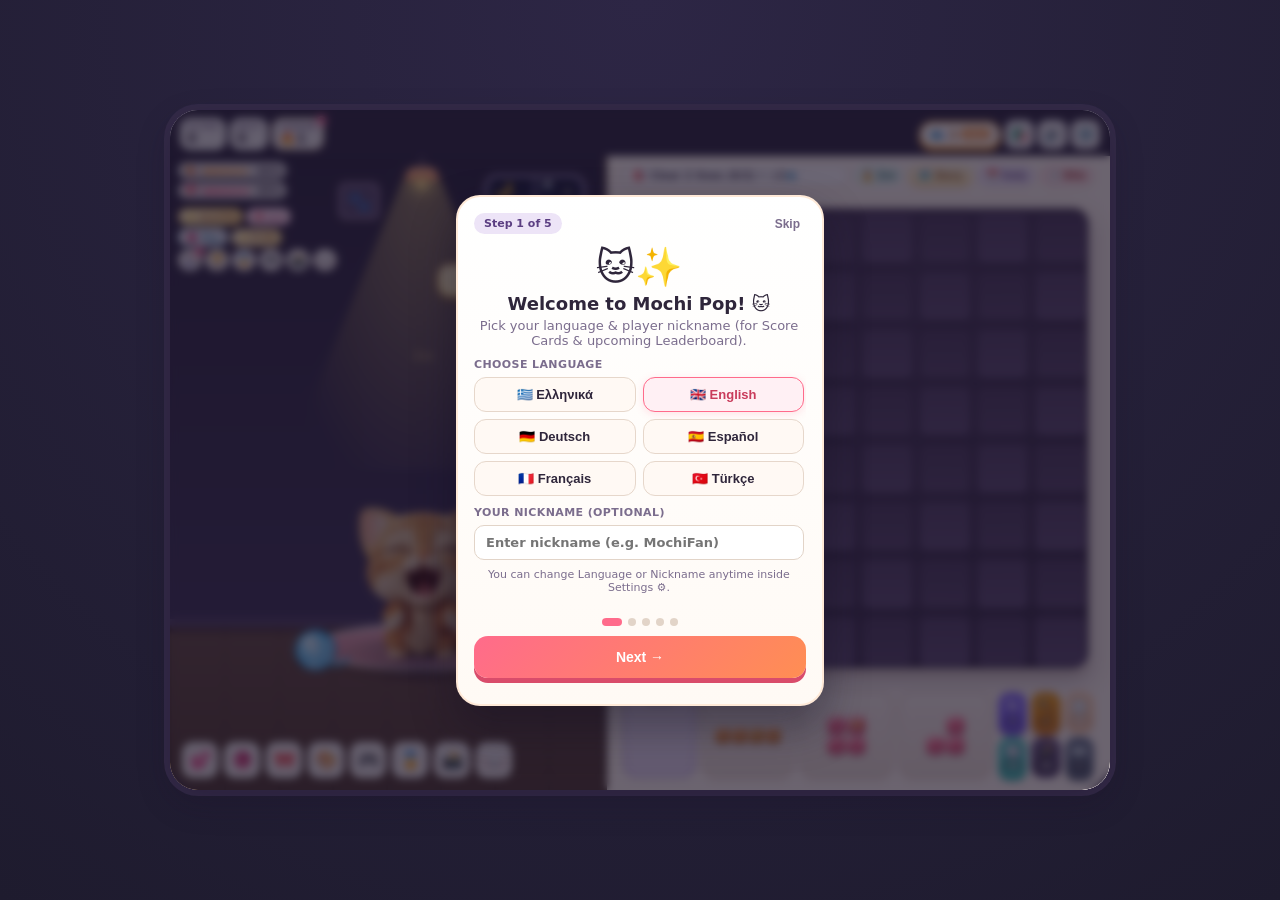
==== index.html @ cba949d3 "chore(web): publish Mochi Pop! v0.9.0 PWA demo" ====
<!DOCTYPE html>
<html lang="en">
<head>
  <meta charset="UTF-8" />
  <meta name="viewport" content="width=device-width, initial-scale=1.0, maximum-scale=1.0, user-scalable=no, viewport-fit=cover" />
  <meta name="theme-color" content="#ff8fa3" />
  <title>Mochi Pop! — Cozy Pet &amp; Block Puzzle</title>
  <link rel="icon" href="assets/mochi-ref.jpg" />
  <link rel="apple-touch-icon" href="assets/mochi-ref.jpg" />
  <link rel="manifest" href="manifest.webmanifest" />
  <link rel="stylesheet" href="styles.css?v=20261115g" />
</head>
<body>
  <!-- Desktop Demo Controls (outside the phone frame so you can test states easily) -->
  <div class="demo-bar" id="demoBar">
    <span class="demo-label">Playtest Tools:</span>
    <button type="button" class="demo-btn" id="btnSim6h" title="Simulate 6 hours away">+6h Away</button>
    <button type="button" class="demo-btn" id="btnSim14h" title="Simulate 14 hours away (Mochi sulks)">+14h Sulk</button>
    <button type="button" class="demo-btn" id="btnSim48h" title="Simulate 48 hours away (Mochi faints -> Ad Revive)">+48h Faint</button>
    <button type="button" class="demo-btn" id="btnSimNextDay" title="Advance 1 calendar day for Daily Streak testing">⏭️ +1 Day</button>
    <button type="button" class="demo-btn" id="btnToggleDayNight" title="Switch Day / Night lighting">☀️/🌙 Day/Night</button>
    <button type="button" class="demo-btn" id="btnTestWake" title="Replay Sleep -> Wake Up animation">😴 Wake</button>
    <button type="button" class="demo-btn" id="btnSimLose" title="Trigger a near-full board / lose test">Test Cry/Lose</button>
    <button type="button" class="demo-btn" id="btnAddTreats" title="Give +5 fish treats">+5 Fish</button>
    <button type="button" class="demo-btn danger" id="btnReset" title="Reset saved game">Reset</button>
  </div>

  <!-- Mobile App Viewport -->
  <main class="phone-shell" id="phoneShell">
    <!-- Top Status HUD -->
    <header class="top-hud">
      <div class="score-group">
        <div class="stat-pill score-pill">
          <span class="stat-label" data-i18n="hud_score">SCORE</span>
          <span class="stat-value" id="scoreVal">0</span>
        </div>
        <div class="stat-pill best-pill">
          <span class="stat-label" data-i18n="hud_best">BEST</span>
          <span class="stat-value" id="bestVal">0</span>
        </div>
        <button type="button" class="stat-pill streak-pill" id="btnDailyCalendar" title="Daily Rewards &amp; Quests">
          <span class="stat-label" data-i18n="hud_streak">STREAK</span>
          <span class="stat-value" id="streakVal">🔥1</span>
          <span class="daily-badge-dot hidden" id="dailyBadgeDot"></span>
        </button>
      </div>

      <div class="hud-actions">
        <button type="button" class="treat-pill" id="btnFeed" title="Feed Mochi 1 Fish">
          <span class="fish-icon">🐟</span>
          <span id="treatsVal">3</span>
          <span class="feed-hint" id="feedHint" data-i18n="hud_feed">FEED</span>
        </button>
        <button type="button" class="icon-btn" id="btnWardrobe" title="Mochi's Closet &amp; Room">🛍️</button>
        <button type="button" class="icon-btn" id="btnAudio" title="Sound Mixer (Music, Game SFX &amp; Cat)">🔊</button>
        <button type="button" class="icon-btn" id="btnSettings" title="Settings &amp; Updates">
          ⚙️
          <span class="daily-badge-dot hidden" id="settingsBadgeDot"></span>
        </button>
      </div>
    </header>

    <!-- Upper 32%: Mochi's Cozy Room -->
    <section class="pet-stage" id="petStage">
      <div class="wall-frame" id="wallFrame" aria-hidden="true"><span id="wallStickerIcon">🐾</span></div>
      <div class="room-window" id="roomWindow" role="button" tabindex="0" title="Tap window to look outside">
        <span class="window-celestial" id="windowCelestial">☀️</span>
        <div class="window-clouds" aria-hidden="true"><span>☁️</span><span>☁️</span></div>
        <div class="window-stars" aria-hidden="true"><span>✦</span><span>·</span><span>✧</span><span>·</span></div>
        <div class="window-weather" id="windowWeather" aria-hidden="true"></div>
      </div>
      <div class="sunbeam" id="sunbeam"></div>
      <div class="hanging-lamp" id="hangingLamp" role="button" tabindex="0" title="Tap lamp to toggle Day/Night ambience">
        <div class="lamp-cord"></div>
        <div class="lamp-shade"></div>
        <div class="lamp-bulb"></div>
        <div class="lamp-cone"></div>
      </div>
      <div class="room-rug" id="roomRug"></div>

      <!-- Mood & Hunger Bars -->
      <div class="pet-meters">
        <div class="meter-row">
          <span class="meter-icon" title="Hunger">🍖</span>
          <div class="meter-track">
            <div class="meter-fill hunger-fill" id="hungerBar"></div>
          </div>
          <span class="meter-pct" id="hungerPct">100%</span>
        </div>
        <div class="meter-row">
          <span class="meter-icon" id="moodIcon" title="Mood">💖</span>
          <div class="meter-track">
            <div class="meter-fill mood-fill" id="moodBar"></div>
          </div>
          <span class="meter-pct" id="moodPct">100%</span>
        </div>
      </div>

      <!-- Energy Score Multiplier, Friend Level, Wheel & League -->
      <div class="pet-left-controls">
        <div class="left-top-pills">
          <button type="button" class="energy-mult-pill mult-max" id="energyMultPill" title="Mochi Energy Score Bonus">
            ⚡ ×2.0 PTS
          </button>
          <button type="button" class="friend-lv-pill" id="friendLevelPill" title="Mochi Friendship Level">
            💖 Lv.1
          </button>
        </div>
        <div class="purr-rush-badge hidden" id="purrRushBadge">🔥 PURR RUSH</div>
        <div class="left-btn-row">
          <button type="button" class="play-toy-btn" id="btnPlayToy" title="Play with Mochi's active toy">
            <span id="playToyIcon">🧶</span> <span data-i18n="btn_play">Play</span>
          </button>
          <button type="button" class="overdrive-ad-btn" id="btnOverdriveAd" title="Watch Ad for ×3.0 Score Overdrive (15 moves)">
            ⚡×3 AD
          </button>
        </div>
        <div class="left-btn-row left-social-row">
          <button type="button" class="mini-stage-btn" id="btnLuckyWheel" title="Lucky Tuna Wheel">
            🎡
            <span class="daily-badge-dot hidden" id="wheelBadgeDot"></span>
          </button>
          <button type="button" class="mini-stage-btn" id="btnLeague" title="Daily & Weekly Purr League">
            🏆
          </button>
          <button type="button" class="mini-stage-btn" id="btnTrophies" title="Trophy Room & Medals">
            🏅
            <span class="daily-badge-dot hidden" id="trophyBadgeDot"></span>
          </button>
          <button type="button" class="mini-stage-btn" id="btnMiniGame" title="Mini-Games">
            🎮
          </button>
          <button type="button" class="mini-stage-btn" id="btnPhotoMode" title="Mochi Photo Studio">
            📸
          </button>
          <button type="button" class="mini-stage-btn" id="btnDiary" title="Mochi's Diary">
            📖
          </button>
        </div>
      </div>

      <!-- Active Weekend / Midweek Mini-Event & Gift Upgrade Pill -->
      <div class="stage-event-pill hidden" id="eventBannerPill">🐟 2× Fish!</div>
      <button type="button" class="gift-upgrade-pill hidden" id="btnGiftUpgradeAd" data-i18n="gift_upgrade_pill">
        🎁 Upgrade 📺 +4 🐟
      </button>

      <!-- Speech / Emotion Bubble -->
      <div class="pet-bubble hidden" id="petBubble">Feed me! 🐟</div>

      <!-- Mochi Canvas -->
      <canvas id="petCanvas"></canvas>

      <!-- Free Snack Ad Button when hungry/sulking -->
      <button type="button" class="snack-ad-btn hidden" id="btnSnackAd">
        <span>🎬</span> Free 3× 🐟
      </button>

      <!-- Revive Ad Button when Mochi fainted after days away -->
      <button type="button" class="fainted-revive-btn hidden" id="btnReviveFaintedAd">
        <span>💫</span> Revive Mochi (Ad)
      </button>

      <!-- Combo Banner -->
      <div class="combo-toast hidden" id="comboToast">COMBO x2!</div>

      <!-- Tablet Landscape Quick-Care Dock -->
      <div class="tablet-quick-care" id="tabletQuickCare">
        <button type="button" class="quick-care-btn" id="btnQuickPet" title="Pet Mochi">💕</button>
        <button type="button" class="quick-care-btn" id="btnQuickToy" title="Switch Toy">🧶</button>
        <button type="button" class="quick-care-btn" id="btnQuickHat" title="Cycle Accessory">🎀</button>
        <button type="button" class="quick-care-btn" id="btnQuickTheme" title="Cycle Room Theme">🎨</button>
        <button type="button" class="quick-care-btn" id="btnQuickMiniGame" title="Mini-Games">🎮</button>
        <button type="button" class="quick-care-btn" id="btnQuickTrophies" title="Trophy Room">🏅</button>
        <button type="button" class="quick-care-btn" id="btnQuickPhoto" title="Photo Studio">📸</button>
        <button type="button" class="quick-care-btn" id="btnQuickDiary" title="Mochi's Diary">📖</button>
      </div>
    </section>

    <!-- Lower 68%: 8x8 Puzzle Area -->
    <section class="puzzle-area" id="puzzleArea">
      <div class="challenge-strip">
        <div class="craving-pill" id="cravingPill">
          <span class="craving-icon">🎯</span>
          <span id="cravingText">Clear 1 line (+2 🐟)</span>
        </div>
        <button type="button" class="zen-pill" id="btnZenMode" title="Relaxed Zen Mode (No Game Over)" data-i18n="btn_zen_off">
          🧘 Zen
        </button>
        <button type="button" class="adventure-pill" id="btnAdventureMode" title="Adventure Story Chapters" data-i18n="btn_adventure">
          🗺️ Story
        </button>
        <button type="button" class="daily-pill" id="btnDailyMode" title="Daily Challenge" data-i18n="btn_daily">
          📅 Daily
        </button>
        <button type="button" class="blitz-pill" id="btnBlitzMode" title="90s Timed Blitz Mode" data-i18n="btn_blitz">
          ⏱️ Blitz
        </button>
      </div>

      <div class="board-wrapper" id="boardWrapper">
        <canvas id="boardCanvas"></canvas>
      </div>

      <!-- Hold Slot + 3-Piece Tray + Rotate/Undo/Refresh/Bomb -->
      <div class="tray-row">
        <div class="tray-slots" id="traySlots">
          <div class="hold-slot empty" id="holdSlot" title="Drag a piece here to Hold it for later">
            <span class="hold-badge" data-i18n="hold_label">HOLD</span>
            <canvas class="slot-canvas" id="holdCanvas"></canvas>
          </div>
          <div class="tray-slot" data-slot="0"><canvas class="slot-canvas"></canvas></div>
          <div class="tray-slot" data-slot="1"><canvas class="slot-canvas"></canvas></div>
          <div class="tray-slot" data-slot="2"><canvas class="slot-canvas"></canvas></div>
        </div>
        <div class="tray-actions">
          <button type="button" class="tray-action-btn rotate-btn" id="btnRotatePieces" data-i18n-title="rotate_title" title="Rotate tray pieces 90°">
            <span>↻</span>
            <span class="ad-tag" id="rotateCountBadge">3</span>
          </button>
          <button type="button" class="tray-action-btn hammer-btn" id="btnHammer" data-i18n-title="hammer_title" title="Toy Hammer: smash 1 block or crack ice">
            <span>🔨</span>
            <span class="ad-tag" id="hammerCountBadge">1</span>
          </button>
          <button type="button" class="tray-action-btn undo-btn" id="btnUndoAd" title="Watch Ad to undo last move" disabled>
            <span>↩️</span>
            <span class="ad-tag" data-i18n="ad_tag">AD</span>
          </button>
          <button type="button" class="tray-action-btn refresh-btn" id="btnRefreshAd" title="Watch Ad to swap pieces">
            <span>🔄</span>
            <span class="ad-tag" data-i18n="ad_tag">AD</span>
          </button>
          <button type="button" class="tray-action-btn bomb-btn" id="btnBombAd" title="Watch Ad for an Emergency Paw Bomb">
            <span>💣</span>
            <span class="ad-tag" data-i18n="ad_tag">AD</span>
          </button>
          <button type="button" class="tray-action-btn keys-btn" id="btnKeyLegend" data-i18n-title="keys_title" title="Keyboard Shortcuts">
            <span>⌨️</span>
            <span class="ad-tag">?</span>
          </button>
        </div>
      </div>
    </section>

    <!-- Floating Dragged Piece Canvas Overlay -->
    <canvas id="fxCanvas"></canvas>

    <!-- Game Over / Revive Modal -->
    <div class="modal-backdrop game-over-backdrop hidden" id="gameOverModal">
      <div class="modal-card">
        <div class="modal-emoji" id="goEmoji">😿</div>
        <h2 id="goTitle">Oh no! No moves left!</h2>
        <p id="goSubtitle">Mochi is crying... Don't leave him sad!</p>
        <div class="go-stats">
          <div><span data-i18n="go_score">Score</span><strong id="goScore">0</strong></div>
          <div><span data-i18n="go_best">Best</span><strong id="goBest">0</strong></div>
        </div>
        <div class="go-run-summary hidden" id="goRunSummary">+0 🐟 earned this run</div>
        <button type="button" class="bonus-fish-ad-btn hidden" id="btnDoubleRunFishAd">
          <span class="ad-badge" data-i18n="ad_tag">AD</span>
          <span id="goDoubleFishLabel" data-i18n="go_double_fish">2× Run Fish!</span>
        </button>
        <button type="button" class="primary-ad-btn" id="btnReviveAd">
          <span class="ad-badge" data-i18n="ad_tag">AD</span>
          <span data-i18n="go_revive">Clear Center &amp; Revive Mochi!</span>
        </button>
        <button type="button" class="secondary-ad-btn" id="btnRescuePackAd">
          <span class="ad-badge" data-i18n="ad_tag">AD</span>
          <span data-i18n="go_rescue_pack">+3 ↻ Rotate &amp; 💣 Bomb</span>
        </button>
        <button type="button" class="share-btn" id="btnShareCard" data-i18n="go_share">
          📸 Save Score Card
        </button>
        <button type="button" class="challenge-friend-btn" id="btnChallengeFriend" data-i18n="go_challenge_friend">
          🤝 Challenge a Friend
        </button>
        <button type="button" class="secondary-btn rematch-seed-btn" id="btnRematchSeed" data-i18n="go_rematch_seed">
          🔁 Rematch Same Seed
        </button>
        <button type="button" class="secondary-btn" id="btnPlayAgain" data-i18n="go_play_again">
          Start New Game
        </button>
      </div>
    </div>

    <!-- Wardrobe Modal -->
    <div class="modal-backdrop hidden" id="wardrobeModal">
      <div class="modal-card">
        <h2 data-i18n="closet_title">Mochi's Closet &amp; Room 🎀</h2>
        <p class="small-note" data-i18n="closet_sub">Unlock with 🐟, Rewarded Ads, or Daily Streaks!</p>
        <div class="closet-preview-box" id="closetPreviewBox">
          <canvas id="closetPreviewCanvas"></canvas>
          <button type="button" class="closet-snap-btn" id="btnClosetPhoto" title="Open Photo Studio">📸</button>
        </div>
        <div class="closet-tabs" id="closetTabs">
          <button type="button" class="closet-tab active" data-tab="all" data-i18n="tab_all">All</button>
          <button type="button" class="closet-tab" data-tab="style" data-i18n="tab_style">Style</button>
          <button type="button" class="closet-tab" data-tab="toys" data-i18n="tab_toys">Toys</button>
          <button type="button" class="closet-tab" data-tab="room" data-i18n="tab_room">Room</button>
        </div>
        <div class="closet-grid" id="closetGrid"></div>
        <button type="button" class="secondary-btn" id="btnCloseWardrobe" data-i18n="settings_close">Close</button>
      </div>
    </div>

    <!-- Simulated Rewarded Ad Overlay -->
    <div class="modal-backdrop hidden" id="adModal">
      <div class="modal-card ad-sim-card">
        <div class="ad-sim-header">
          <span class="ad-pill" data-i18n="ad_demo_pill">REWARDED AD DEMO</span>
          <span id="adTimer">3s</span>
        </div>
        <div class="ad-sim-body">
          <div class="ad-spinner">📺</div>
          <p id="adRewardText">Playing AdMob Rewarded Video...</p>
          <small data-i18n="ad_demo_sub">In the real Google Play build, AdMob plays here.</small>
        </div>
        <button type="button" class="primary-ad-btn hidden" id="btnClaimAd" data-i18n="ad_claim_btn">
          Claim Reward! ✨
        </button>
      </div>
    </div>

    <!-- Audio Mixer Modal -->
    <div class="modal-backdrop hidden" id="audioModal">
      <div class="modal-card audio-modal-card">
        <h2 data-i18n="audio_title">Sound Mixer 🎛️</h2>
        <p class="small-note" data-i18n="audio_sub">Adjust music, game effects &amp; Mochi separately</p>
        <div class="audio-channels">
          <div class="audio-channel">
            <div class="audio-channel-top">
              <span class="setting-info">
                <strong data-i18n="audio_music_t">🎵 Music Carpet</strong>
                <small data-i18n="audio_music_d">Cozy kalimba background loop</small>
              </span>
              <input type="checkbox" class="toggle-input" id="toggleMusic" checked />
            </div>
            <div class="audio-slider-row">
              <input type="range" class="audio-slider" id="sliderMusicVol" min="0" max="100" value="70" />
              <span class="audio-vol-val" id="valMusicVol">70%</span>
            </div>
          </div>

          <div class="audio-channel">
            <div class="audio-channel-top">
              <span class="setting-info">
                <strong data-i18n="audio_sfx_t">🎮 Game Effects</strong>
                <small data-i18n="audio_sfx_d">Blocks, pops, combos &amp; bombs</small>
              </span>
              <input type="checkbox" class="toggle-input" id="toggleSfx" checked />
            </div>
            <div class="audio-slider-row">
              <input type="range" class="audio-slider" id="sliderSfxVol" min="0" max="100" value="85" />
              <span class="audio-vol-val" id="valSfxVol">85%</span>
            </div>
          </div>

          <div class="audio-channel">
            <div class="audio-channel-top">
              <span class="setting-info">
                <strong data-i18n="audio_cat_t">🐱 Cat Sounds</strong>
                <small data-i18n="audio_cat_d">Mochi meows, purrs, eating &amp; cries</small>
              </span>
              <input type="checkbox" class="toggle-input" id="toggleCat" checked />
            </div>
            <div class="audio-slider-row">
              <input type="range" class="audio-slider" id="sliderCatVol" min="0" max="100" value="90" />
              <span class="audio-vol-val" id="valCatVol">90%</span>
            </div>
          </div>
        </div>
        <button type="button" class="secondary-btn" id="btnCloseAudio" data-i18n="btn_done">Done</button>
      </div>
    </div>

    <!-- Settings Modal -->
    <div class="modal-backdrop hidden" id="settingsModal">
      <div class="modal-card settings-modal-card">
        <h2 data-i18n="settings_title">Settings ⚙️</h2>
        <div class="settings-tabs" id="settingsTabs">
          <button type="button" class="settings-tab active" data-settings-tab="general" data-i18n="set_tab_game">🎮 Game</button>
          <button type="button" class="settings-tab" data-settings-tab="vip" data-i18n="set_tab_vip">📖 Guide &amp; Stats</button>
          <button type="button" class="settings-tab" data-settings-tab="app" data-i18n="set_tab_app">📱 App</button>
        </div>

        <div class="settings-pane" id="settingsPaneGeneral">
          <div class="settings-list">
            <div class="setting-row setting-lang-row">
              <span class="setting-info">
                <strong data-i18n="settings_language">🌍 Language</strong>
                <small data-i18n="settings_language_sub">Interface &amp; guide language</small>
              </span>
              <select class="lang-select" id="selectLanguage" aria-label="Language">
                <option value="el">🇬🇷 Ελληνικά</option>
                <option value="en">🇬🇧 English</option>
                <option value="de">🇩🇪 Deutsch</option>
                <option value="es">🇪🇸 Español</option>
                <option value="fr">🇫🇷 Français</option>
                <option value="tr">🇹🇷 Türkçe</option>
              </select>
            </div>
            <div class="setting-row setting-nick-row">
              <span class="setting-info">
                <strong data-i18n="settings_nickname">🏷️ Player Nickname</strong>
                <small data-i18n="settings_nickname_sub">Used for Leaderboard &amp; Score Cards</small>
              </span>
              <input
                type="text"
                class="nick-input"
                id="inputSettingsNickname"
                maxlength="18"
                data-i18n-placeholder="nickname_placeholder"
                placeholder="Enter nickname"
              />
            </div>
            <button type="button" class="setting-row setting-action-row" id="btnOpenAudioFromSettings">
              <span class="setting-info">
                <strong data-i18n="settings_sound">🔊 Sound &amp; Volume Mixer</strong>
                <small data-i18n="settings_sound_sub">Separate Music, Game SFX &amp; Cat controls</small>
              </span>
              <span class="setting-chevron">›</span>
            </button>
            <label class="setting-row">
              <span class="setting-info">
                <strong data-i18n="settings_fx">✨ Visual Effects</strong>
                <small data-i18n="settings_fx_sub">Particles, hearts &amp; score popups</small>
              </span>
              <input type="checkbox" class="toggle-input" id="toggleFx" checked />
            </label>
            <label class="setting-row">
              <span class="setting-info">
                <strong data-i18n="settings_haptics">📳 Vibration</strong>
                <small data-i18n="settings_haptics_sub">Tactile feedback on Android</small>
              </span>
              <input type="checkbox" class="toggle-input" id="toggleHaptics" checked />
            </label>
            <label class="setting-row">
              <span class="setting-info">
                <strong data-i18n="settings_colorblind">🎨 Colorblind Symbols</strong>
                <small data-i18n="settings_colorblind_sub">Draw distinct shapes on every block</small>
              </span>
              <input type="checkbox" class="toggle-input" id="toggleColorblind" />
            </label>
            <label class="setting-row">
              <span class="setting-info">
                <strong data-i18n="settings_powersaver">🔋 Power Saver (30 FPS)</strong>
                <small data-i18n="settings_powersaver_sub">Calm animations &amp; lower battery use</small>
              </span>
              <input type="checkbox" class="toggle-input" id="togglePowerSaver" />
            </label>
            <div class="setting-row setting-lang-row">
              <span class="setting-info">
                <strong data-i18n="settings_drag_offset">👆 Touch Drag Height</strong>
                <small data-i18n="settings_drag_offset_sub">Lift pieces above your finger</small>
              </span>
              <select class="lang-select" id="selectDragOffset" aria-label="Touch Drag Height">
                <option value="low" data-i18n="drag_low">Low</option>
                <option value="normal" data-i18n="drag_normal">Normal</option>
                <option value="high" data-i18n="drag_high">High</option>
              </select>
            </div>
          </div>
        </div>

        <div class="settings-pane hidden" id="settingsPaneVip">
          <div class="settings-list">
            <button type="button" class="setting-row setting-action-row" id="btnOpenGuide">
              <span class="setting-info">
                <strong data-i18n="settings_guide">📖 Game Guide &amp; Permissions</strong>
                <small data-i18n="settings_guide_sub">How to play, tiles, rewards &amp; app permissions</small>
              </span>
              <span class="setting-chevron">›</span>
            </button>
            <button type="button" class="setting-row setting-action-row" id="btnOpenStats">
              <span class="setting-info">
                <strong data-i18n="settings_analytics">📊 Gameplay Stats &amp; Ad Funnel</strong>
                <small data-i18n="settings_analytics_sub">Sessions, Rewarded Opt-Ins &amp; Remote Config</small>
              </span>
              <span class="setting-chevron">›</span>
            </button>
          </div>
        </div>

        <div class="settings-pane hidden" id="settingsPaneApp">
          <button type="button" class="more-apps-btn" id="btnMoreApps">
            <span class="setting-info">
              <strong data-i18n="settings_more_apps">🚀 Our Other Apps</strong>
              <small data-i18n="settings_more_apps_sub">Discover more apps at jemangr.app</small>
            </span>
            <span class="setting-chevron">↗</span>
          </button>
          <div class="update-box">
            <button type="button" class="update-btn" id="btnCheckUpdates" data-i18n="settings_check_update">
              🔄 Check for App Update
            </button>
            <p class="update-status" id="updateStatusText">Auto-checks every 6 hours • v0.5.8</p>
          </div>
          <button type="button" class="report-btn" id="btnOpenBugReport" data-i18n="settings_report_bug">
            🐞 Report a Bug / Error
          </button>
          <button type="button" class="setting-row setting-action-row cloud-link-row" id="btnOpenCloudSync">
            <span class="setting-info">
              <strong data-i18n="settings_cloud">☁️ Cloud Save &amp; Device Transfer</strong>
              <small id="settingsCloudSub" data-i18n="settings_cloud_sub">Sync progress &amp; get transfer code</small>
            </span>
            <span class="setting-chevron">›</span>
          </button>
          <button type="button" class="setting-row setting-action-row privacy-link-row" id="btnPrivacyPolicy">
            <span class="setting-info">
              <strong data-i18n="settings_privacy">🔒 Privacy Policy</strong>
              <small data-i18n="settings_privacy_sub">Data storage, permissions &amp; ads info</small>
            </span>
            <span class="setting-chevron">›</span>
          </button>
          <p class="version-note">Mochi Pop! v0.5.8 • support@jemangr.app</p>
          <p class="privacy-note" data-i18n="privacy_note">Local save stays on your device. Demo Ads are simulated in browser.</p>
        </div>

        <button type="button" class="secondary-btn" id="btnCloseSettings" data-i18n="settings_close">Close</button>
      </div>
    </div>

    <!-- Daily Calendar & Quests Modal -->
    <div class="modal-backdrop hidden" id="dailyModal">
      <div class="modal-card daily-modal-card">
        <div class="daily-modal-head">
          <h2 data-i18n="daily_title">Daily Rewards &amp; Quests 🎁</h2>
          <span class="daily-streak-pill" id="dailyStreakTag">🔥 Day 1</span>
        </div>
        <div class="closet-tabs" id="dailyTabs">
          <button type="button" class="closet-tab active" data-daily-tab="calendar" data-i18n="daily_tab_cal">📅 Calendar</button>
          <button type="button" class="closet-tab" data-daily-tab="archive" data-i18n="daily_tab_archive">🗓️ Archive</button>
          <button type="button" class="closet-tab" data-daily-tab="quests" data-i18n="daily_tab_quests">📜 Quests</button>
          <button type="button" class="closet-tab" data-daily-tab="album" data-i18n="tab_album">📸 Album</button>
        </div>

        <div id="dailyCalendarPane">
          <div class="streak-saver-banner hidden" id="streakSaverBanner">
            <div>
              <strong data-i18n="streak_saver_title">Missed yesterday! Don't lose your 🔥 streak!</strong>
              <small id="streakSaverSub">Restore your streak with 1 quick Ad</small>
            </div>
            <button type="button" class="streak-saver-btn" id="btnStreakSaverAd" data-i18n="streak_saver_btn">📺 Save Streak</button>
          </div>
          <p class="small-note" id="dailyCalendarSub" data-i18n="daily_cal_sub">Play every day for bigger treats, Dispenser &amp; Day 7 Grand Prize!</p>
          <div class="daily-grid" id="dailyGrid"></div>
        </div>

        <div id="dailyArchivePane" class="hidden">
          <p class="small-note" id="archiveMonthSummary">Monthly Archive</p>
          <div class="archive-milestones" id="archiveMilestonesRow"></div>
          <div class="archive-replay-choice hidden" id="archiveReplayChoice">
            <span id="archiveChoiceLabel">📅</span>
            <div class="archive-choice-btns">
              <button type="button" class="daily-card-btn" id="btnArchivePayFish">🐟 15</button>
              <button type="button" class="daily-card-btn ad-bonus" id="btnArchiveWatchAd" data-i18n="archive_ad_free">📺 Ad Free</button>
            </div>
          </div>
          <div class="archive-grid" id="archiveMonthGrid"></div>
          <p class="privacy-note" data-i18n="archive_hint">Tap today to play free, or missed days (15 🐟 / Ad) to hit Monthly Milestones!</p>
        </div>

        <div id="dailyQuestsPane" class="hidden">
          <p class="small-note" data-i18n="daily_quests_sub">Complete cozy quests for 🐟 &amp; unlock Wall Frame Stickers!</p>
          <div class="quests-list" id="questsList"></div>
          <div class="sticker-picker-head" data-i18n="daily_wall_sticker">🖼️ Room Wall Sticker</div>
          <div class="sticker-row" id="stickerRow"></div>
        </div>

        <div id="dailyAlbumPane" class="hidden">
          <p class="small-note" id="albumSummaryNote">Collect Mochi Moments from 🎁 Gift Boxes, Milestones &amp; Lucky Wheel!</p>
          <div class="album-tokens-bar" id="albumTokensBar">
            <span id="albumTokensText">🎟️ 0 Tokens • Pity 0/3</span>
            <div class="album-token-btns">
              <button type="button" class="album-claim-btn" id="btnTradeTokenHammer" data-i18n="album_trade_hammer">-2🎟️ → +1🔨</button>
              <button type="button" class="album-claim-btn" id="btnTradeTokenRotate" data-i18n="album_trade_rotate">-2🎟️ → +1↻</button>
            </div>
          </div>
          <div class="album-sets" id="albumSetsList"></div>
        </div>

        <button type="button" class="secondary-btn" id="btnCloseDaily" data-i18n="settings_close">Close</button>
      </div>
    </div>

    <!-- Error Report Modal -->
    <div class="modal-backdrop hidden" id="bugReportModal">
      <div class="modal-card">
        <h2 data-i18n="bug_title">Report an Error 🐞</h2>
        <p class="small-note" data-i18n="bug_sub">Sends diagnostics to support@jemangr.app</p>
        <textarea
          id="bugNoteInput"
          class="bug-textarea"
          rows="3"
          data-i18n-placeholder="bug_placeholder"
          placeholder="Describe what happened (optional)..."
        ></textarea>
        <pre class="bug-diag" id="bugDiagPreview"></pre>
        <button type="button" class="primary-ad-btn" id="btnSendBugEmail" data-i18n="bug_send">
          📧 Open Email App to Send
        </button>
        <button type="button" class="secondary-btn copy-btn" id="btnCopyBugDiag" data-i18n="bug_copy">
          📋 Copy Diagnostics
        </button>
        <button type="button" class="secondary-btn" id="btnCloseBugReport" data-i18n="btn_cancel">Cancel</button>
      </div>
    </div>
    <!-- Welcome Onboarding Guide & Permissions Modal -->
    <div class="modal-backdrop hidden" id="welcomeGuideModal">
      <div class="modal-card guide-modal-card">
        <div class="guide-topbar">
          <span class="guide-step-pill" id="guideStepBadge">Step 1 of 5</span>
          <button type="button" class="guide-skip-btn" id="btnGuideSkip" data-i18n="guide_skip">Skip</button>
        </div>

        <div class="guide-body" id="guideBodyScroll">
          <!-- Step 1: Language & Nickname -->
          <div class="guide-step" data-step="0">
            <div class="guide-hero-emoji">🐱✨</div>
            <h2 data-i18n="g1_title">Welcome to Mochi Pop! 🐱</h2>
            <p class="small-note" data-i18n="g1_sub">Pick your language &amp; player nickname (for Score Cards &amp; upcoming Leaderboard).</p>

            <div class="guide-section-label" data-i18n="g1_lang_label">Choose Language</div>
            <div class="guide-lang-grid" id="guideLangGrid">
              <button type="button" class="guide-lang-btn" data-lang="el">🇬🇷 Ελληνικά</button>
              <button type="button" class="guide-lang-btn" data-lang="en">🇬🇧 English</button>
              <button type="button" class="guide-lang-btn" data-lang="de">🇩🇪 Deutsch</button>
              <button type="button" class="guide-lang-btn" data-lang="es">🇪🇸 Español</button>
              <button type="button" class="guide-lang-btn" data-lang="fr">🇫🇷 Français</button>
              <button type="button" class="guide-lang-btn" data-lang="tr">🇹🇷 Türkçe</button>
            </div>

            <label class="guide-nick-box">
              <span class="guide-section-label" data-i18n="g1_nick_label">Your Nickname (optional)</span>
              <input
                type="text"
                class="nick-input guide-nick-input"
                id="inputGuideNickname"
                maxlength="18"
                data-i18n-placeholder="nickname_placeholder"
                placeholder="Enter nickname"
              />
            </label>
            <p class="guide-tip-note" data-i18n="g1_tip">You can change Language or Nickname anytime inside Settings ⚙️.</p>
          </div>

          <!-- Step 2: Caring for Mochi & Energy Multiplier -->
          <div class="guide-step hidden" data-step="1">
            <h2 data-i18n="g2_title">Care for Mochi = Higher Score! 💛</h2>
            <p class="small-note" data-i18n="g2_lead">Mochi's Energy directly multiplies every puzzle point you earn!</p>
            <div class="guide-cards">
              <div class="guide-card">
                <strong data-i18n="g2_c1_t">🐟 Feed &amp; Boost Energy</strong>
                <p data-i18n="g2_c1_d"></p>
              </div>
              <div class="guide-card">
                <strong data-i18n="g2_c2_t">👆 Pet, Tickle &amp; 6-Tap Secret</strong>
                <p data-i18n="g2_c2_d"></p>
              </div>
              <div class="guide-card">
                <strong data-i18n="g2_c3_t">🧸 Interactive Toys &amp; Gadgets</strong>
                <p data-i18n="g2_c3_d"></p>
              </div>
              <div class="guide-card">
                <strong data-i18n="g2_c4_t">⏰ Don't Ignore Mochi!</strong>
                <p data-i18n="g2_c4_d"></p>
              </div>
            </div>
          </div>

          <!-- Step 3: 8x8 Puzzle & Special Tiles -->
          <div class="guide-step hidden" data-step="2">
            <h2 data-i18n="g3_title">8×8 Puzzle, Special Tiles &amp; Moves 🧩</h2>
            <p class="small-note" data-i18n="g3_lead">Drag blocks onto the board to clear rows &amp; columns!</p>
            <div class="guide-cards">
              <div class="guide-card">
                <strong data-i18n="g3_t1">🐟 Golden Fish &amp; 🥫 Tuna</strong>
                <p data-i18n="g3_t1_d"></p>
              </div>
              <div class="guide-card">
                <strong data-i18n="g3_t2">🎁 Gift Box &amp; 🚀 Yarn Rocket</strong>
                <p data-i18n="g3_t2_d"></p>
              </div>
              <div class="guide-card">
                <strong data-i18n="g3_t3">🌈 Rainbow, 🧊 Ice &amp; 💣 Bomb</strong>
                <p data-i18n="g3_t3_d"></p>
              </div>
              <div class="guide-card">
                <strong data-i18n="g3_t4">📦 Hold Slot &amp; ↻ Rotate</strong>
                <p data-i18n="g3_t4_d"></p>
              </div>
              <div class="guide-card">
                <strong data-i18n="g3_t5">✨ Combos, Modes &amp; Purr Rush</strong>
                <p data-i18n="g3_t5_d"></p>
              </div>
            </div>
          </div>

          <!-- Step 4: Rewards & Closet -->
          <div class="guide-step hidden" data-step="3">
            <h2 data-i18n="g4_title">Rewards, Closet &amp; Progression 🎁</h2>
            <p class="small-note" data-i18n="g4_lead">Every session unlocks cosmetics, gadgets, and room styles!</p>
            <div class="guide-cards">
              <div class="guide-card">
                <strong data-i18n="g4_r1_t">📅 7-Day Daily Calendar</strong>
                <p data-i18n="g4_r1_d"></p>
              </div>
              <div class="guide-card">
                <strong data-i18n="g4_r2_t">🎀 Mochi's Closet &amp; 🐾 Tile Skins</strong>
                <p data-i18n="g4_r2_d"></p>
              </div>
              <div class="guide-card">
                <strong data-i18n="g4_r3_t">📜 Quests &amp; Wall Stickers</strong>
                <p data-i18n="g4_r3_d"></p>
              </div>
            </div>
          </div>

          <!-- Step 5: Permissions & Privacy -->
          <div class="guide-step hidden" data-step="4">
            <h2 data-i18n="g5_title">App Permissions &amp; Privacy 🔐</h2>
            <p class="small-note" data-i18n="g5_lead">Everything saves locally on your device. Here is what optional permissions do:</p>
            <div class="guide-cards">
              <div class="guide-perm-card">
                <strong data-i18n="p_notif_t">🔔 Pet Care Reminders</strong>
                <p data-i18n="p_notif_d"></p>
                <button type="button" class="perm-action-btn" id="btnPermNotif" data-i18n="p_notif_btn">Allow Notifications</button>
              </div>
              <div class="guide-perm-card">
                <strong data-i18n="p_vib_t">📳 Haptic Vibration</strong>
                <p data-i18n="p_vib_d"></p>
                <button type="button" class="perm-action-btn" id="btnPermVibrate" data-i18n="p_vib_btn">Test Vibrate</button>
              </div>
              <div class="guide-card">
                <strong data-i18n="p_upd_t">🔄 Update Checks (Every 6h)</strong>
                <p data-i18n="p_upd_d"></p>
              </div>
              <div class="guide-card">
                <strong data-i18n="p_priv_t">💾 Offline Storage &amp; Exports</strong>
                <p data-i18n="p_priv_d"></p>
              </div>
            </div>
          </div>
        </div>

        <div class="guide-dots" id="guideDots">
          <span class="guide-dot active"></span>
          <span class="guide-dot"></span>
          <span class="guide-dot"></span>
          <span class="guide-dot"></span>
          <span class="guide-dot"></span>
        </div>

        <div class="guide-footer">
          <button type="button" class="secondary-btn guide-back-btn hidden" id="btnGuideBack" data-i18n="guide_back">← Back</button>
          <button type="button" class="primary-ad-btn guide-next-btn" id="btnGuideNext" data-i18n="guide_next">Next →</button>
        </div>
      </div>
    </div>

    <!-- Lucky Tuna Wheel Modal -->
    <div class="modal-backdrop hidden" id="luckyWheelModal">
      <div class="modal-card wheel-modal-card">
        <h2 data-i18n="wheel_title">Lucky Tuna Wheel 🎡</h2>
        <p class="small-note" data-i18n="wheel_sub">1 Free spin daily + up to 3 Bonus Ad spins!</p>
        <div class="wheel-wrap">
          <div class="wheel-pointer">▼</div>
          <canvas id="wheelCanvas" width="240" height="240"></canvas>
        </div>
        <div class="wheel-result-note" id="wheelResultText" data-i18n="wheel_ready">Ready to spin!</div>
        <button type="button" class="primary-ad-btn" id="btnSpinWheel" data-i18n="wheel_spin_free">🎁 Free Daily Spin</button>
        <button type="button" class="secondary-btn" id="btnCloseWheel" data-i18n="settings_close">Close</button>
      </div>
    </div>

    <!-- Daily Challenge & Weekly Purr League Modal -->
    <div class="modal-backdrop hidden" id="leaderboardModal">
      <div class="modal-card league-modal-card">
        <h2 data-i18n="league_title">Daily &amp; Weekly Purr League 🏆</h2>
        <p class="small-note" data-i18n="league_sub">Compete with your Nickname across seeded boards!</p>
        <div class="league-my-tier" id="leagueTierBanner">🥉 Cozy Bronze • MochiFan</div>
        <div class="league-nick-box hidden" id="leagueNickBox">
          <span data-i18n="league_nick_prompt">✨ Pick a Nickname for the Leaderboard:</span>
          <div class="cloud-restore-row">
            <input type="text" class="nick-input" id="inputLeagueNick" maxlength="18" placeholder="MochiFan" />
            <button type="button" class="secondary-btn cloud-restore-btn" id="btnSaveLeagueNick" data-i18n="league_nick_save">Save</button>
          </div>
        </div>
        <div class="league-season-box hidden" id="leagueSeasonBox">
          <div class="league-season-info">
            <strong id="leagueSeasonTitle" data-i18n="season_reward_title">🏆 Weekly Season Reward Ready!</strong>
            <small id="leagueSeasonSub"></small>
          </div>
          <button type="button" class="streak-saver-btn" id="btnClaimSeasonReward" data-i18n="season_claim_btn">🎁 Claim</button>
        </div>
        <div class="closet-tabs" id="leagueTabs">
          <button type="button" class="closet-tab active" data-league-tab="daily" data-i18n="league_tab_daily">📅 Today's Challenge</button>
          <button type="button" class="closet-tab" data-league-tab="weekly" data-i18n="league_tab_weekly">🏆 Weekly League</button>
          <button type="button" class="closet-tab" data-league-tab="alltime" data-i18n="league_tab_alltime">🌐 All-Time</button>
          <button type="button" class="closet-tab" data-league-tab="stars" data-i18n="league_tab_stars">⭐ Stars</button>
        </div>
        <div class="league-list" id="leagueList"></div>
        <div class="friend-chal-box">
          <span class="friend-chal-title" data-i18n="chal_box_title">🤝 Challenge a Friend (Same Board)</span>
          <div class="friend-chal-row">
            <input
              type="text"
              class="nick-input friend-chal-input"
              id="inputChallengeCode"
              placeholder="MCH:... or ?challenge=..."
            />
            <button type="button" class="secondary-btn friend-chal-go" id="btnPlayChallengeCode" data-i18n="chal_play_btn">Play</button>
          </div>
          <button type="button" class="challenge-friend-btn compact" id="btnShareChallengeFromLeague" data-i18n="chal_create_btn">
            📤 Create &amp; Copy My Challenge Link
          </button>
        </div>
        <p class="privacy-note" id="leagueNoteText" data-i18n="league_note">Live global leaderboard via api.jemangr.app</p>
        <button type="button" class="secondary-btn" id="btnCloseLeague" data-i18n="settings_close">Close</button>
      </div>
    </div>

    <!-- Stats, Ad Funnel & Remote Config Preview Modal -->
    <div class="modal-backdrop hidden" id="statsModal">
      <div class="modal-card stats-modal-card">
        <h2 data-i18n="stats_title">Stats &amp; Funnel Preview 📊</h2>
        <div class="stats-grid" id="statsGrid"></div>
        <div class="stats-config-box">
          <strong data-i18n="stats_config_hdr">Remote Config &amp; Ad Gate</strong>
          <pre class="bug-diag" id="remoteConfigPreview"></pre>
        </div>
        <button type="button" class="secondary-btn" id="btnCloseStats" data-i18n="settings_close">Close</button>
      </div>
    </div>

    <!-- Cloud Save & Cross-Device Transfer Modal -->
    <div class="modal-backdrop hidden" id="cloudModal">
      <div class="modal-card cloud-modal-card">
        <h2 data-i18n="cloud_title">☁️ Cloud Save &amp; Transfer</h2>
        <p class="small-note" data-i18n="cloud_sub">Back up Mochi, Fish &amp; scores securely without an email login.</p>
        <div class="cloud-status-pill" id="cloudStatusBadge">⏳ Connecting...</div>

        <div class="cloud-box">
          <span class="cloud-box-label" data-i18n="cloud_code_label">Your Device Transfer Code</span>
          <div class="cloud-code-row">
            <code class="cloud-code-val" id="cloudSyncCodeText">MOCHI-••••-••••</code>
            <button type="button" class="secondary-btn cloud-copy-btn" id="btnCopySyncCode" data-i18n="cloud_copy">📋 Copy</button>
          </div>
          <small class="cloud-hint" data-i18n="cloud_code_hint">Save this code safely to restore progress on another phone.</small>
        </div>

        <button type="button" class="primary-ad-btn" id="btnCloudSyncNow" data-i18n="cloud_sync_btn">☁️ Sync Progress Now</button>

        <div class="cloud-box">
          <span class="cloud-box-label" data-i18n="cloud_restore_label">Restore on New Device</span>
          <div class="cloud-restore-row">
            <input
              type="text"
              class="nick-input cloud-restore-input"
              id="inputRestoreCode"
              maxlength="16"
              placeholder="MOCHI-XXXX-XXXX"
              autocapitalize="characters"
            />
            <button type="button" class="secondary-btn cloud-restore-btn" id="btnRestoreByCode" data-i18n="cloud_restore_btn">Restore</button>
          </div>
        </div>

        <div class="cloud-box">
          <span class="cloud-box-label" data-i18n="cloud_local_label">Offline JSON Backup File</span>
          <div class="cloud-restore-row">
            <button type="button" class="secondary-btn cloud-copy-btn" id="btnExportSaveJson" data-i18n="cloud_export_json">📤 Export (.json)</button>
            <button type="button" class="secondary-btn cloud-copy-btn" id="btnImportSaveJson" data-i18n="cloud_import_json">📥 Import (.json)</button>
            <input type="file" id="inputImportSaveJson" accept="application/json,.json" hidden />
          </div>
        </div>

        <p class="cloud-feedback hidden" id="cloudFeedbackText"></p>
        <button type="button" class="cloud-delete-btn" id="btnDeleteCloudData" data-i18n="cloud_delete_btn">🗑️ Delete My Cloud Data</button>
        <button type="button" class="secondary-btn" id="btnCloseCloud" data-i18n="settings_close">Close</button>
      </div>
    </div>

    <!-- In-App Privacy Policy Viewer Modal (works 100% offline & required for Google Play) -->
    <div class="modal-backdrop hidden" id="privacyModal">
      <div class="modal-card privacy-modal-card">
        <h2 data-i18n="privacy_modal_title">🔒 Privacy Policy</h2>
        <iframe id="privacyFrame" class="privacy-frame" title="Privacy Policy"></iframe>
        <button type="button" class="secondary-btn" id="btnClosePrivacy" data-i18n="settings_close">Close</button>
      </div>
    </div>

    <!-- Adventure Chapters Modal -->
    <div class="modal-backdrop hidden" id="adventureModal">
      <div class="modal-card adventure-modal-card">
        <h2 data-i18n="adv_title">🗺️ Mochi's Adventure</h2>
        <p class="small-note" data-i18n="adv_sub">Beat curated goal levels to earn Stars ⭐ &amp; 🐟!</p>
        <div class="adv-stars-summary" id="advStarsSummary">⭐ 0 / 60</div>
        <div class="adventure-list" id="adventureList"></div>
        <button type="button" class="secondary-btn" id="btnCloseAdventure" data-i18n="settings_close">Close</button>
      </div>
    </div>

    <!-- Interactive Care Mini-Game Modal -->
    <div class="modal-backdrop hidden" id="miniGameModal">
      <div class="modal-card minigame-modal-card">
        <h2 data-i18n="mg_title">🎮 Catch the Laser!</h2>
        <div class="mg-mode-chips" id="mgModeChips">
          <button type="button" class="mg-mode-chip active" data-mg-mode="laser" data-i18n="mg_mode_laser">🔴 Laser Dash</button>
          <button type="button" class="mg-mode-chip" data-mg-mode="bakery" data-i18n="mg_mode_bakery">🍪 Cozy Bakery</button>
          <button type="button" class="mg-mode-chip" data-mg-mode="rain" data-i18n="mg_mode_rain">🐟 Fish Rain</button>
        </div>
        <p class="small-note" id="mgSubText" data-i18n="mg_sub">Tap glowing 🔴, 🐟 &amp; ⭐ in 15s (avoid 💤)!</p>
        <div class="mg-hud-row">
          <span class="mg-stat" id="mgTimerBadge">⏱️ 15.0s</span>
          <span class="mg-stat" id="mgScoreBadge">⭐ 0</span>
          <span class="mg-stat" id="mgStreakBadge">🔥 ×1</span>
        </div>
        <div class="mg-canvas-wrap">
          <canvas id="miniGameCanvas"></canvas>
        </div>
        <p class="mg-result-text hidden" id="mgResultText"></p>
        <div class="mg-btn-row">
          <button type="button" class="primary-ad-btn" id="btnStartMiniGame" data-i18n="mg_start">▶ Start 15s</button>
          <button type="button" class="secondary-btn" id="btnCloseMiniGame" data-i18n="settings_close">Close</button>
        </div>
      </div>
    </div>

    <!-- Trophy Room & Long-Term Achievements Modal -->
    <div class="modal-backdrop hidden" id="trophyModal">
      <div class="modal-card trophy-modal-card">
        <h2 data-i18n="trophy_title">🏅 Mochi's Trophy Room</h2>
        <p class="small-note" data-i18n="trophy_sub">Complete milestones to claim bonus 🐟 treats!</p>
        <div class="adv-stars-summary" id="trophySummary">🏅 0 / 10</div>
        <div class="achievements-list" id="achievementsList"></div>
        <button type="button" class="secondary-btn" id="btnCloseTrophy" data-i18n="settings_close">Close</button>
      </div>
    </div>

    <!-- Mochi Photo Studio / Postcard Modal -->
    <div class="modal-backdrop hidden" id="photoModal">
      <div class="modal-card photo-modal-card">
        <h2 data-i18n="photo_title">📸 Mochi Photo Studio</h2>
        <p class="small-note" data-i18n="photo_sub">Customize a clean postcard of Mochi &amp; share it!</p>
        <div class="photo-canvas-wrap">
          <canvas id="photoStudioCanvas"></canvas>
        </div>
        <div class="photo-controls">
          <div class="photo-chip-row" id="photoPoseChips">
            <button type="button" class="photo-chip active" data-pose="cheer">🎉</button>
            <button type="button" class="photo-chip" data-pose="idle">😊</button>
            <button type="button" class="photo-chip" data-pose="dance">💃</button>
            <button type="button" class="photo-chip" data-pose="fever_party">✨</button>
            <button type="button" class="photo-chip" data-pose="groom">🧼</button>
            <button type="button" class="photo-chip" data-pose="sleep">😴</button>
          </div>
          <div class="photo-chip-row" id="photoFrameChips">
            <button type="button" class="photo-chip active" data-frame="cozy" data-i18n="photo_fr_cozy">Cozy</button>
            <button type="button" class="photo-chip" data-frame="polaroid" data-i18n="photo_fr_polaroid">Polaroid</button>
            <button type="button" class="photo-chip" data-frame="starlight" data-i18n="photo_fr_star">Starlight</button>
            <button type="button" class="photo-chip" data-frame="comic" data-i18n="photo_fr_comic">Comic</button>
          </div>
          <div class="photo-chip-row" id="photoStickerChips"></div>
          <div class="photo-caption-row">
            <input type="text" class="nick-input" id="inputPhotoCaption" maxlength="38" value="Mochi Pop! Cozy Vibes 💕" />
            <label class="photo-stats-toggle">
              <input type="checkbox" id="togglePhotoStats" checked />
              <span data-i18n="photo_stats_lbl">Stats</span>
            </label>
          </div>
        </div>
        <button type="button" class="share-btn" id="btnSharePhotoCard" data-i18n="photo_save_btn">📸 Save / Share Postcard</button>
        <button type="button" class="secondary-btn" id="btnClosePhoto" data-i18n="settings_close">Close</button>
      </div>
    </div>

    <!-- Mochi's Cozy Diary Modal -->
    <div class="modal-backdrop hidden" id="diaryModal">
      <div class="modal-card diary-modal-card">
        <h2 data-i18n="diary_title">📖 Mochi's Diary</h2>
        <p class="small-note" data-i18n="diary_sub">Mochi's favorite memories, snacks &amp; milestones.</p>
        <div class="diary-list" id="diaryList"></div>
        <button type="button" class="secondary-btn" id="btnCloseDiary" data-i18n="settings_close">Close</button>
      </div>
    </div>

    <!-- Keyboard Shortcuts Legend Modal -->
    <div class="modal-backdrop hidden" id="keyLegendModal">
      <div class="modal-card keys-modal-card">
        <h2 data-i18n="keys_title">⌨️ Keyboard Controls</h2>
        <p class="small-note" data-i18n="keys_desc">Desktop keyboard shortcuts for fast puzzle play:</p>
        <div class="keys-grid" id="keysLegendGrid">
          <div class="key-row"><kbd>1</kbd> <kbd>2</kbd> <kbd>3</kbd><span>Select tray piece</span></div>
          <div class="key-row"><kbd>↑</kbd><kbd>↓</kbd><kbd>←</kbd><kbd>→</kbd> / <kbd>WASD</kbd><span>Move piece cursor</span></div>
          <div class="key-row"><kbd>Enter</kbd> / <kbd>Space</kbd><span>Place selected piece</span></div>
          <div class="key-row"><kbd>R</kbd><span>↻ Rotate tray pieces</span></div>
          <div class="key-row"><kbd>F</kbd><span>🐟 Feed Mochi</span></div>
          <div class="key-row"><kbd>Esc</kbd><span>Close modals / cancel cursor</span></div>
        </div>
        <button type="button" class="secondary-btn" id="btnCloseKeyLegend" data-i18n="settings_close">Close</button>
      </div>
    </div>

    <!-- Non-Blocking PWA Update Toast -->
    <div class="pwa-update-toast hidden" id="pwaUpdateToast">
      <span id="pwaUpdateMsg" data-i18n="pwa_update_msg">✨ New Mochi Pop update ready!</span>
      <button type="button" class="pwa-refresh-btn" id="btnPwaRefresh" data-i18n="pwa_update_btn">Refresh</button>
    </div>

    <!-- Smart Interstitial Demo Overlay (respects D0 grace, Rewarded immunity & cooldown) -->
    <div class="modal-backdrop hidden" id="interstitialModal">
      <div class="modal-card ad-sim-card">
        <div class="ad-sim-header">
          <span class="ad-pill" data-i18n="inter_demo_pill">INTERSTITIAL AD DEMO</span>
          <span id="interstitialTimer">3s</span>
        </div>
        <div class="ad-sim-body">
          <div class="ad-sim-art">🐾</div>
          <p data-i18n="interstitial_title">Short Break Between Runs 🐾</p>
          <small data-i18n="interstitial_sub">Skipped on Day 1 or after Rewarded Ads!</small>
        </div>
        <button type="button" class="secondary-btn" id="btnSkipInterstitial" data-i18n="inter_wait" disabled>Please wait...</button>
      </div>
    </div>
  </main>

  <script src="i18n.js?v=20261115g"></script>
  <script src="monetization.js?v=20261115g"></script>
  <script src="audio.js?v=20261115g"></script>
  <script src="assets/sprites/manifest.js?v=20261115g"></script>
  <script src="pet.js?v=20261115g"></script>
  <script src="puzzle.js?v=20261115g"></script>
  <script src="daily-archive.js?v=20261115g"></script>
  <script src="league-rewards.js?v=20261115g"></script>
  <script src="adventure.js?v=20261115g"></script>
  <script src="minigame.js?v=20261115g"></script>
  <script src="achievements.js?v=20261115g"></script>
  <script src="main.js?v=20261115g"></script>
</body>
</html>
---- styles.css ----
:root {
  --bg-desk: #1e1b2e;
  --shell-bg: #fff8f0;
  --room-top: #ffe9d6;
  --room-bottom: #ffdcc2;
  --board-bg: #3b3048;
  --cell-empty: #4d3f5e;
  --accent-pink: #ff6b8b;
  --accent-orange: #ff9f43;
  --accent-teal: #2ec4b6;
  --text-dark: #2f263b;
  --text-muted: #7b6d8d;
  --shadow-soft: 0 12px 32px rgba(24, 16, 40, 0.28);
}

* {
  box-sizing: border-box;
  margin: 0;
  padding: 0;
  -webkit-tap-highlight-color: transparent;
  user-select: none;
}

html, body {
  width: 100%;
  height: 100%;
  overflow: hidden;
  font-family: "Segoe UI", system-ui, -apple-system, Roboto, sans-serif;
  background: radial-gradient(circle at top, #2d2645, var(--bg-desk));
  color: var(--text-dark);
}

body {
  display: flex;
  flex-direction: column;
  align-items: center;
  justify-content: center;
  gap: 8px;
  padding: max(8px, env(safe-area-inset-top)) max(8px, env(safe-area-inset-right)) max(8px, env(safe-area-inset-bottom)) max(8px, env(safe-area-inset-left));
}

/* Desktop playtest bar */
.demo-bar {
  display: flex;
  flex-wrap: wrap;
  align-items: center;
  justify-content: center;
  gap: 6px;
  background: rgba(255, 255, 255, 0.08);
  backdrop-filter: blur(8px);
  padding: 6px 10px;
  border-radius: 999px;
  border: 1px solid rgba(255, 255, 255, 0.14);
}

.demo-label {
  font-size: 11px;
  font-weight: 600;
  color: #dcd3f0;
  margin-right: 4px;
}

.demo-btn {
  border: none;
  background: rgba(255, 255, 255, 0.14);
  color: #fff;
  font-size: 11px;
  font-weight: 600;
  padding: 4px 9px;
  border-radius: 999px;
  cursor: pointer;
  transition: transform 0.1s, background 0.15s;
}

.demo-btn:hover {
  background: rgba(255, 255, 255, 0.25);
}

.demo-btn:active {
  transform: scale(0.95);
}

.demo-btn.danger {
  background: rgba(255, 92, 117, 0.32);
}

body.prod-mode .demo-bar {
  display: none !important;
}

/* Phone Shell */
.phone-shell {
  position: relative;
  width: min(410px, 100vw - 16px);
  height: min(820px, calc(100vh - 54px));
  background: var(--shell-bg);
  border-radius: 28px;
  box-shadow: var(--shadow-soft), 0 0 0 6px #332a47;
  display: flex;
  flex-direction: column;
  overflow: hidden;
  touch-action: none;
}

@media (max-width: 540px) {
  body {
    padding: 0;
    gap: 0;
  }
  .demo-bar {
    position: fixed;
    top: 4px;
    left: 50%;
    transform: translateX(-50%);
    z-index: 60;
    width: calc(100vw - 12px);
    padding: 4px 8px;
    background: rgba(31, 24, 52, 0.9);
    border-color: rgba(255, 255, 255, 0.18);
    box-shadow: 0 4px 12px rgba(15, 10, 28, 0.28);
    opacity: 0.96;
    flex-wrap: nowrap;
    justify-content: flex-start;
    overflow-x: auto;
    scrollbar-width: none;
    white-space: nowrap;
  }
  .demo-bar .demo-btn,
  .demo-bar .demo-label {
    flex-shrink: 0;
  }
  .phone-shell {
    width: 100vw;
    height: 100dvh;
    border-radius: 0;
    box-shadow: none;
    padding-top: 36px;
  }
  body.prod-mode .phone-shell {
    padding-top: 0;
  }
}

/* Top HUD */
.top-hud {
  display: flex;
  align-items: center;
  justify-content: space-between;
  gap: 5px;
  width: 100%;
  box-sizing: border-box;
  padding: 8px 10px 6px;
  background: var(--room-top);
  z-index: 4;
  transition: background 0.45s ease;
  min-width: 0;
}

.top-hud.is-night {
  background: #231e38;
}

.top-hud.is-night .stat-pill,
.top-hud.is-night .icon-btn {
  background: rgba(255, 255, 255, 0.9);
}

.score-group {
  display: flex;
  gap: 4px;
  flex: 1 1 0;
  min-width: 0;
}

.stat-pill {
  background: linear-gradient(180deg, rgba(255, 255, 255, 0.96) 0%, rgba(252, 243, 234, 0.88) 100%);
  border: 1px solid rgba(255, 255, 255, 0.9);
  border-radius: 10px;
  padding: 3px 6px;
  display: flex;
  flex-direction: column;
  align-items: flex-start;
  min-width: 0;
  flex: 0 1 auto;
  box-shadow: 0 2px 6px rgba(80, 45, 20, 0.1), inset 0 1px 0 rgba(255, 255, 255, 0.9);
}

.streak-pill {
  min-width: 40px;
  position: relative;
  border: 1.5px solid #ffd8a8;
  cursor: pointer;
  font-family: inherit;
  transition: transform 0.1s ease, background 0.15s ease;
}

.streak-pill:hover {
  background: #fff9f2;
}

.streak-pill:active {
  transform: scale(0.95);
}

.daily-badge-dot {
  position: absolute;
  top: -3px;
  right: -3px;
  width: 9px;
  height: 9px;
  border-radius: 50%;
  background: #ff477e;
  border: 1.5px solid #fff;
  box-shadow: 0 0 6px rgba(255, 71, 126, 0.7);
}

.stat-label {
  font-size: 8px;
  font-weight: 800;
  letter-spacing: 0.4px;
  color: var(--text-muted);
}

.stat-value {
  font-size: 14px;
  font-weight: 800;
  color: var(--text-dark);
  line-height: 1.1;
  font-variant-numeric: tabular-nums;
  white-space: nowrap;
}

.hud-actions {
  display: flex;
  align-items: center;
  gap: 4px;
  flex-shrink: 0;
}

.treat-pill {
  display: flex;
  align-items: center;
  gap: 4px;
  background: #fff;
  border: 2px solid #ffb347;
  border-radius: 999px;
  padding: 4px 8px;
  font-weight: 800;
  font-size: 13px;
  color: #c96a00;
  cursor: pointer;
  box-shadow: 0 3px 0 #f29d35;
  transition: transform 0.1s;
  white-space: nowrap;
}

.treat-pill:active {
  transform: translateY(2px);
  box-shadow: 0 1px 0 #f29d35;
}

.treat-pill.pulse {
  animation: pulseBtn 0.9s infinite alternate;
}

@keyframes pulseBtn {
  from { transform: scale(1); }
  to { transform: scale(1.07); }
}

.feed-hint {
  font-size: 8px;
  background: #ff9f43;
  color: #fff;
  padding: 1.5px 4px;
  border-radius: 999px;
  letter-spacing: 0.3px;
}

.icon-btn {
  position: relative;
  width: 29px;
  height: 29px;
  border-radius: 9px;
  border: 1px solid rgba(255, 255, 255, 0.85);
  background: linear-gradient(180deg, rgba(255, 255, 255, 0.95), rgba(247, 236, 226, 0.88));
  font-size: 14px;
  cursor: pointer;
  display: grid;
  place-items: center;
  flex-shrink: 0;
  box-shadow: 0 2px 5px rgba(80, 45, 20, 0.11), inset 0 1px 0 rgba(255, 255, 255, 0.9);
}

@media (max-width: 380px) {
  .top-hud {
    padding: 7px 6px 5px;
    gap: 4px;
  }
  .stat-pill {
    padding: 3px 5px;
    min-width: 36px;
  }
  .stat-value {
    font-size: 12px;
  }
  .treat-pill {
    padding: 3px 6px;
    font-size: 12px;
    gap: 3px;
  }
  .icon-btn {
    width: 26px;
    height: 26px;
    font-size: 13px;
  }
}

.icon-btn.is-muted {
  opacity: 0.68;
}

.icon-btn:active {
  transform: scale(0.92);
}

/* Upper Pet Stage */
.pet-stage {
  position: relative;
  flex: 0 0 32%;
  min-height: 186px;
  background:
    repeating-linear-gradient(
      90deg,
      rgba(160, 100, 56, 0.055) 0px,
      rgba(160, 100, 56, 0.055) 2px,
      transparent 2px,
      transparent 54px
    ) 0 100% / 100% 26% no-repeat,
    linear-gradient(180deg, transparent calc(74% - 6px), rgba(255, 248, 240, 0.68) calc(74% - 6px), rgba(242, 205, 174, 0.92) 74%, rgba(185, 120, 74, 0.28) 74.8%, transparent 75.6%),
    linear-gradient(180deg, var(--room-top) 0%, var(--room-bottom) 74%, #f4c69e 74%, #e5b288 100%);
  overflow: hidden;
  display: flex;
  align-items: center;
  justify-content: center;
  border-bottom: 3px solid #e6b28a;
  transition: background 0.45s ease, border-color 0.45s ease;
}

.pet-stage.is-night {
  background:
    repeating-linear-gradient(
      90deg,
      rgba(20, 12, 10, 0.16) 0px,
      rgba(20, 12, 10, 0.16) 2px,
      transparent 2px,
      transparent 54px
    ) 0 100% / 100% 26% no-repeat,
    linear-gradient(180deg, transparent calc(74% - 6px), rgba(102, 86, 122, 0.55) calc(74% - 6px), rgba(74, 58, 92, 0.85) 74%, rgba(20, 12, 22, 0.45) 74.8%, transparent 75.6%),
    linear-gradient(180deg, #211c36 0%, #342b4f 74%, #5e443a 74%, #483229 100%);
  border-bottom-color: #3d2a23;
}

.room-window {
  position: absolute;
  top: 10px;
  right: 12px;
  width: 72px;
  height: 56px;
  background: linear-gradient(180deg, #88d8ff 0%, #ddf4ff 100%);
  border: 4px solid #fffaf4;
  border-radius: 12px;
  box-shadow: inset 0 0 10px rgba(45, 110, 175, 0.16), 0 4px 10px rgba(40, 20, 10, 0.12);
  pointer-events: auto;
  cursor: pointer;
  overflow: hidden;
  z-index: 3;
  transition: background 0.45s ease, border-color 0.45s ease, transform 0.14s ease;
}
.room-window:active {
  transform: scale(0.96);
}

.pet-stage.is-night .room-window {
  background: linear-gradient(180deg, #0d122e 0%, #222959 100%);
  border-color: #7c719c;
  box-shadow: inset 0 0 14px rgba(10, 14, 40, 0.65), 0 4px 10px rgba(0, 0, 0, 0.25);
}

.window-celestial {
  position: absolute;
  top: 4px;
  left: 6px;
  font-size: 15px;
  line-height: 1;
  z-index: 2;
}

.window-clouds,
.window-stars {
  position: absolute;
  inset: 0;
  pointer-events: none;
  z-index: 1;
}

.window-clouds span {
  position: absolute;
  font-size: 12px;
  opacity: 0.85;
  animation: driftCloud 8s linear infinite;
}

.window-clouds span:nth-child(1) {
  top: 20px;
  left: 6px;
}

.window-clouds span:nth-child(2) {
  top: 8px;
  left: 34px;
  font-size: 10px;
  animation-duration: 11s;
}

.window-stars {
  opacity: 0;
  color: #fff6b3;
  font-size: 10px;
}

.window-stars span {
  position: absolute;
  animation: twinkleStar 2.2s ease-in-out infinite alternate;
}

.window-stars span:nth-child(1) { top: 8px; right: 10px; }
.window-stars span:nth-child(2) { top: 24px; left: 10px; animation-delay: 0.5s; }
.window-stars span:nth-child(3) { top: 30px; right: 14px; animation-delay: 1.0s; }
.window-stars span:nth-child(4) { top: 14px; left: 28px; animation-delay: 1.4s; }

.pet-stage.is-night .window-clouds {
  opacity: 0;
}

.pet-stage.is-night .window-stars {
  opacity: 1;
}

@keyframes driftCloud {
  0%, 100% { transform: translateX(-2px); }
  50% { transform: translateX(6px); }
}

@keyframes twinkleStar {
  from { opacity: 0.35; transform: scale(0.85); }
  to { opacity: 1; transform: scale(1.15); }
}

.wall-frame {
  position: absolute;
  top: 10px;
  left: 112px;
  right: auto;
  width: 30px;
  height: 28px;
  background: #fff9f1;
  border: 3px solid #d49b6a;
  border-radius: 6px;
  box-shadow: 0 3px 6px rgba(70, 35, 15, 0.16), inset 0 1px 2px rgba(120, 75, 40, 0.15);
  display: grid;
  place-items: center;
  font-size: 13px;
  pointer-events: none;
  z-index: 1;
}

.pet-stage.is-night .wall-frame {
  background: #4e4466;
  border-color: #7c688a;
}

.room-window::before {
  content: "";
  position: absolute;
  left: 0;
  right: 0;
  top: 50%;
  height: 2.5px;
  background: rgba(255, 250, 244, 0.85);
  transform: translateY(-50%);
  z-index: 3;
}

.room-window::after {
  content: "";
  position: absolute;
  left: 50%;
  top: 0;
  bottom: 0;
  width: 2.5px;
  background: rgba(255, 250, 244, 0.85);
  transform: translateX(-50%);
  z-index: 3;
}

.pet-stage.is-night .room-window::before,
.pet-stage.is-night .room-window::after {
  background: rgba(124, 113, 156, 0.85);
}

/* Daytime sunlight streaming from window (hidden at night) */
.sunbeam {
  position: absolute;
  top: 12px;
  right: 18px;
  width: 210px;
  height: 170px;
  background: linear-gradient(135deg, rgba(255, 250, 210, 0.52) 0%, rgba(255, 250, 210, 0.14) 55%, rgba(255, 250, 210, 0) 100%);
  clip-path: polygon(68% 0%, 100% 0%, 46% 100%, 0% 100%);
  pointer-events: none;
  z-index: 1;
  transition: opacity 0.45s ease;
}

.pet-stage.is-night .sunbeam {
  opacity: 0;
}

/* Overhead Hanging Lamp (lights up only at night!) */
.hanging-lamp {
  position: absolute;
  top: 0;
  left: 58%;
  transform: translateX(-50%);
  display: flex;
  flex-direction: column;
  align-items: center;
  pointer-events: auto;
  cursor: pointer;
  z-index: 3;
}
.hanging-lamp .lamp-cone {
  pointer-events: none;
}

.lamp-cord {
  width: 2.5px;
  height: 11px;
  background: #6f5d78;
}

.lamp-shade {
  width: 34px;
  height: 14px;
  background: linear-gradient(180deg, #f3a683, #d97a54);
  border-radius: 16px 16px 4px 4px;
  box-shadow: 0 2px 4px rgba(0, 0, 0, 0.16);
}

.lamp-bulb {
  width: 11px;
  height: 7px;
  background: #cfc6c0;
  border-radius: 0 0 8px 8px;
  transition: background 0.35s ease, box-shadow 0.35s ease;
}

.lamp-cone {
  position: absolute;
  top: 24px;
  width: 210px;
  height: 150px;
  background: radial-gradient(ellipse at top, rgba(255, 224, 130, 0.46) 0%, rgba(255, 210, 110, 0.16) 52%, rgba(255, 210, 110, 0) 80%);
  clip-path: polygon(43% 0%, 57% 0%, 100% 100%, 0% 100%);
  opacity: 0;
  transition: opacity 0.45s ease;
}

.pet-stage.is-night .lamp-bulb {
  background: #ffe885;
  box-shadow: 0 0 14px 5px rgba(255, 225, 115, 0.85);
}

.pet-stage.is-night .lamp-cone {
  opacity: 1;
}

.room-rug {
  position: absolute;
  bottom: 6px;
  left: 58%;
  transform: translateX(-50%);
  width: 164px;
  height: 34px;
  background: radial-gradient(ellipse at center, #ffc5d1 0%, #ffa8ba 62%, #f28ba2 100%);
  border-radius: 50%;
  border: 3px solid #fff3f6;
  box-shadow: inset 0 0 0 3px rgba(255, 255, 255, 0.42), 0 4px 10px rgba(70, 32, 16, 0.22);
  pointer-events: none;
  transition: background 0.3s ease, border-color 0.3s ease, box-shadow 0.3s ease;
}

.room-rug.decor-star {
  background: radial-gradient(ellipse at center, #ace2ff 0%, #6bb7f5 100%);
  border-color: #ffe885;
  box-shadow: inset 0 0 0 3px rgba(255, 240, 150, 0.55), 0 4px 10px rgba(30, 50, 90, 0.24);
}

.room-rug.decor-box {
  background: radial-gradient(ellipse at center, #edd6bc 0%, #dfc09d 100%);
  border-color: #fff6eb;
  box-shadow: inset 0 0 0 3px rgba(255, 255, 255, 0.35), 0 4px 10px rgba(70, 35, 15, 0.2);
}

.pet-stage.is-night .room-rug {
  filter: brightness(0.84) saturate(0.95);
}

.pet-meters {
  position: absolute;
  top: 6px;
  left: 8px;
  display: flex;
  flex-direction: column;
  gap: 3px;
  z-index: 3;
  pointer-events: none;
}

.meter-row {
  display: flex;
  align-items: center;
  gap: 4px;
  background: rgba(255, 255, 255, 0.78);
  padding: 2px 6px;
  border-radius: 999px;
}

.meter-icon {
  font-size: 11px;
}

.meter-track {
  width: 50px;
  height: 6px;
  background: #e9dfd5;
  border-radius: 999px;
  overflow: hidden;
}

.meter-fill {
  height: 100%;
  width: 100%;
  border-radius: 999px;
  box-shadow: inset 0 2px 2px rgba(255, 255, 255, 0.45);
  transition: width 0.35s ease, background-color 0.35s ease;
}

.hunger-fill {
  background: linear-gradient(90deg, #ff9f43, #ffbe76);
}

.mood-fill {
  background: linear-gradient(90deg, #ff5e84, #ff8fa8);
}

.meter-pct {
  font-size: 9.5px;
  font-weight: 800;
  color: var(--text-dark);
  min-width: 25px;
  text-align: right;
}

.pet-left-controls {
  position: absolute;
  top: 52px;
  left: 8px;
  z-index: 4;
  display: flex;
  flex-direction: column;
  align-items: flex-start;
  gap: 3px;
  max-width: 138px;
}

.energy-mult-pill {
  border: 1.5px solid #ffd166;
  background: rgba(255, 250, 232, 0.92);
  color: #b45309;
  font-size: 9px;
  font-weight: 900;
  padding: 2.5px 6px;
  border-radius: 999px;
  cursor: pointer;
  white-space: nowrap;
  box-shadow: 0 2px 6px rgba(80, 45, 20, 0.1);
}

.energy-mult-pill.mult-max {
  background: linear-gradient(135deg, #fff5cc, #ffe08a);
  border-color: #f59e0b;
  color: #92400e;
}

.energy-mult-pill.mult-low {
  background: #ffeef2;
  border-color: #ff758f;
  color: #be123c;
}

.play-toy-btn {
  border: 1.5px solid #9ad9ff;
  background: rgba(255, 255, 255, 0.92);
  color: #0369a1;
  font-size: 9.5px;
  font-weight: 800;
  padding: 2.5px 7px;
  border-radius: 999px;
  cursor: pointer;
  white-space: nowrap;
  box-shadow: 0 2px 6px rgba(40, 80, 120, 0.12);
}

.play-toy-btn:active,
.energy-mult-pill:active {
  transform: scale(0.95);
}

#petCanvas {
  position: relative;
  width: 100%;
  height: 100%;
  z-index: 2;
  cursor: pointer;
}

.pet-bubble {
  position: absolute;
  top: 8px;
  right: 92px;
  max-width: 162px;
  background: linear-gradient(180deg, #ffffff 0%, #fffaf5 100%);
  border: 1.5px solid rgba(255, 218, 190, 0.9);
  color: var(--text-dark);
  padding: 5px 10px;
  border-radius: 14px;
  font-size: 11px;
  font-weight: 800;
  line-height: 1.25;
  text-align: center;
  box-shadow: 0 5px 14px rgba(45, 22, 12, 0.16);
  z-index: 5;
  pointer-events: none;
  white-space: normal;
  word-break: break-word;
  animation: floatBubble 2.2s ease-in-out infinite;
}

.pet-bubble::after {
  content: "";
  position: absolute;
  bottom: -5px;
  left: 52%;
  width: 10px;
  height: 10px;
  background: #fffaf5;
  border-right: 1.5px solid rgba(255, 218, 190, 0.9);
  border-bottom: 1.5px solid rgba(255, 218, 190, 0.9);
  transform: translateX(-50%) rotate(45deg);
}

@keyframes floatBubble {
  0%, 100% { margin-top: 0; }
  50% { margin-top: -4px; }
}

.snack-ad-btn {
  position: absolute;
  bottom: 10px;
  right: 12px;
  z-index: 4;
  background: linear-gradient(135deg, #ff9f43, #ff6b6b);
  color: #fff;
  border: none;
  border-radius: 999px;
  padding: 6px 11px;
  font-size: 11px;
  font-weight: 800;
  cursor: pointer;
  box-shadow: 0 4px 10px rgba(255, 107, 107, 0.35);
}

.fainted-revive-btn {
  position: absolute;
  bottom: 10px;
  left: 50%;
  transform: translateX(-50%);
  z-index: 5;
  background: linear-gradient(135deg, #845ec2, #ff477e);
  color: #fff;
  border: 2px solid rgba(255, 255, 255, 0.85);
  border-radius: 999px;
  padding: 7px 14px;
  font-size: 12px;
  font-weight: 900;
  cursor: pointer;
  white-space: nowrap;
  box-shadow: 0 6px 16px rgba(132, 94, 194, 0.45);
  animation: revivePulse 1.5s ease-in-out infinite;
}

@keyframes revivePulse {
  0%, 100% { transform: translateX(-50%) scale(1); }
  50% { transform: translateX(-50%) scale(1.06); }
}

.combo-toast {
  position: absolute;
  bottom: 10px;
  left: 12px;
  z-index: 5;
  background: #ff477e;
  color: #fff;
  font-size: 13px;
  font-weight: 900;
  padding: 4px 10px;
  border-radius: 999px;
  box-shadow: 0 4px 12px rgba(255, 71, 126, 0.4);
  pointer-events: none;
}

/* Lower Puzzle Area */
.puzzle-area {
  flex: 1 1 auto;
  display: flex;
  flex-direction: column;
  align-items: center;
  justify-content: space-between;
  padding: 6px 14px 10px;
  background: var(--shell-bg);
  min-height: 0;
}

.challenge-strip {
  width: 100%;
  display: flex;
  align-items: center;
  justify-content: space-between;
  gap: 5px;
  margin-bottom: 6px;
  flex-shrink: 0;
}

.craving-pill {
  flex: 1;
  min-width: 0;
  display: flex;
  align-items: center;
  gap: 5px;
  background: #fff;
  border: 1.5px solid #eadad0;
  border-radius: 999px;
  padding: 4px 8px;
  font-size: 10.5px;
  font-weight: 800;
  color: var(--text-dark);
  box-shadow: 0 2px 5px rgba(80, 45, 20, 0.06);
  white-space: nowrap;
  overflow: hidden;
  text-overflow: ellipsis;
}

.craving-pill.completed {
  background: #e9fff4;
  border-color: #2ec4b6;
  color: #12786e;
}

.zen-pill {
  border: none;
  border-radius: 999px;
  padding: 4px 7px;
  font-size: 10.5px;
  font-weight: 800;
  background: #e6f7f1;
  color: #166558;
  cursor: pointer;
  white-space: nowrap;
  flex-shrink: 0;
  transition: transform 0.1s, background 0.2s, color 0.2s;
}

.zen-pill.active {
  background: linear-gradient(135deg, #2ec4b6, #149689);
  color: #fff;
  box-shadow: 0 2px 8px rgba(46, 196, 182, 0.35);
}

.daily-pill,
.blitz-pill {
  border: none;
  border-radius: 999px;
  padding: 4px 8px;
  font-size: 10.5px;
  font-weight: 800;
  background: #ede4f7;
  color: #5b3e82;
  cursor: pointer;
  white-space: nowrap;
  flex-shrink: 0;
  box-shadow: 0 2px 5px rgba(80, 45, 20, 0.08);
}

.blitz-pill {
  background: #fee2e2;
  color: #991b1b;
}

.blitz-pill.active {
  background: linear-gradient(135deg, #ef4444, #f97316);
  color: #fff;
  box-shadow: 0 2px 8px rgba(239, 68, 68, 0.38);
}

.daily-pill.active {
  background: linear-gradient(135deg, #7c5cff, #5f85ff);
  color: #fff;
}

.board-wrapper {
  position: relative;
  flex: 1 1 auto;
  width: 100%;
  display: flex;
  align-items: center;
  justify-content: center;
  min-height: 0;
}

#boardCanvas {
  display: block;
  border-radius: 18px;
  border: 3px solid rgba(255, 245, 232, 0.72);
  box-shadow: 0 10px 24px rgba(36, 22, 56, 0.24), 0 3px 0 #d9c6b8;
  touch-action: none;
}

/* Tray */
.tray-row {
  width: 100%;
  display: flex;
  align-items: center;
  gap: 6px;
  margin-top: 8px;
  height: 86px;
  flex-shrink: 0;
}

.tray-slots {
  flex: 1;
  display: grid;
  grid-template-columns: 0.78fr repeat(3, 1fr);
  gap: 6px;
  height: 100%;
}

.hold-slot {
  background: linear-gradient(180deg, #f3ecfc 0%, #e4d8f5 100%);
  border: 2px dashed #b29ad6;
  border-radius: 14px;
  display: flex;
  align-items: center;
  justify-content: center;
  position: relative;
  cursor: grab;
  box-shadow: inset 0 2px 5px rgba(95, 72, 132, 0.12), 0 2px 6px rgba(60, 38, 95, 0.08);
  transition: transform 0.15s, opacity 0.15s, border-color 0.15s;
}

.hold-slot.empty {
  cursor: default;
  opacity: 0.85;
}

.hold-slot.hold-locked {
  border-style: solid;
  opacity: 0.75;
}

.hold-badge {
  position: absolute;
  top: 3px;
  left: 50%;
  transform: translateX(-50%);
  font-size: 8px;
  font-weight: 900;
  letter-spacing: 0.4px;
  color: #5f4884;
  background: rgba(255, 255, 255, 0.85);
  padding: 1px 5px;
  border-radius: 999px;
  pointer-events: none;
}

.tray-slot {
  background: linear-gradient(180deg, #f8f1ea 0%, #ece0d5 100%);
  border: 2px solid #dfd0c2;
  border-radius: 14px;
  display: flex;
  align-items: center;
  justify-content: center;
  position: relative;
  cursor: grab;
  box-shadow: inset 0 2px 4px rgba(255, 255, 255, 0.75), 0 3px 6px rgba(70, 42, 22, 0.09);
  transition: transform 0.15s, opacity 0.15s;
}

.tray-slot.empty {
  opacity: 0.4;
  cursor: default;
}

.tray-slot.unplayable {
  border-color: rgba(255, 82, 119, 0.45);
  background: #fbe6eb;
}

.slot-canvas {
  width: 100%;
  height: 100%;
  pointer-events: none;
}

.tray-actions {
  width: 96px;
  height: 100%;
  display: grid;
  grid-template-columns: repeat(3, 1fr);
  gap: 4px;
}

.tray-action-btn {
  width: 100%;
  height: 100%;
  border-radius: 11px;
  border: 1px solid rgba(255, 255, 255, 0.28);
  color: #fff;
  display: flex;
  flex-direction: column;
  align-items: center;
  justify-content: center;
  gap: 1px;
  cursor: pointer;
  font-size: 13px;
  font-weight: 800;
  padding: 2px;
  text-shadow: 0 1px 2px rgba(20, 10, 35, 0.3);
}

.tray-action-btn.rotate-btn {
  background: linear-gradient(180deg, #8b74ff, #654ce6);
  box-shadow: 0 3px 0 #4832b5;
}

.tray-action-btn.refresh-btn {
  background: linear-gradient(180deg, #4ecdc4, #2ec4b6);
  box-shadow: 0 3px 0 #1f9a8e;
}

.tray-action-btn.undo-btn {
  background: linear-gradient(180deg, #ffa857, #f5862b);
  box-shadow: 0 3px 0 #c96414;
}

.tray-action-btn:disabled {
  opacity: 0.42;
  cursor: default;
  box-shadow: 0 2px 0 #b8a89a;
}

.tray-action-btn:not(:disabled):active {
  transform: translateY(2px);
  box-shadow: 0 1px 0 rgba(0, 0, 0, 0.25);
}

.ad-tag {
  font-size: 9px;
  background: rgba(0, 0, 0, 0.25);
  padding: 1px 5px;
  border-radius: 999px;
}

/* FX & Drag Canvas Overlay */
#fxCanvas {
  position: absolute;
  inset: 0;
  width: 100%;
  height: 100%;
  pointer-events: none;
  z-index: 15;
}

/* Modals */
.modal-backdrop {
  position: absolute;
  inset: 0;
  background: rgba(28, 20, 42, 0.65);
  backdrop-filter: blur(4px);
  display: flex;
  align-items: center;
  justify-content: center;
  padding: 14px;
  overflow-y: auto;
  z-index: 30;
}

/* Keep the top pet stage crystal clear when Game Over so crying Mochi is clearly visible */
.modal-backdrop.game-over-backdrop {
  background: linear-gradient(
    180deg,
    rgba(28, 20, 42, 0) 0%,
    rgba(28, 20, 42, 0) 32%,
    rgba(28, 20, 42, 0.72) 40%,
    rgba(28, 20, 42, 0.85) 100%
  );
  backdrop-filter: none;
  align-items: flex-end;
  padding: 12px 18px 20px;
}

.modal-backdrop.game-over-backdrop .modal-card {
  padding: 16px 16px;
}

.modal-backdrop.game-over-backdrop .modal-emoji {
  font-size: 38px;
  margin-bottom: 2px;
}

.hidden {
  display: none !important;
}

.modal-card {
  width: 100%;
  max-width: 332px;
  max-height: min(86dvh, 720px);
  overflow-y: auto;
  -webkit-overflow-scrolling: touch;
  margin: auto;
  background: linear-gradient(180deg, #ffffff 0%, #fffaf5 100%);
  border: 2px solid rgba(255, 232, 212, 0.9);
  border-radius: 24px;
  padding: 18px 16px;
  text-align: center;
  box-shadow: 0 20px 44px rgba(18, 12, 32, 0.4), inset 0 1px 0 rgba(255, 255, 255, 0.9);
  animation: popIn 0.22s ease-out;
}

@keyframes popIn {
  from { transform: scale(0.88); opacity: 0; }
  to { transform: scale(1); opacity: 1; }
}

.modal-emoji {
  font-size: 52px;
  margin-bottom: 6px;
}

.modal-card h2 {
  font-size: 20px;
  margin-bottom: 6px;
  color: var(--text-dark);
}

.modal-card p {
  font-size: 13px;
  color: var(--text-muted);
  margin-bottom: 14px;
}

.go-stats {
  display: flex;
  justify-content: center;
  gap: 24px;
  background: #f8f1eb;
  padding: 10px;
  border-radius: 14px;
  margin-bottom: 16px;
}

.go-stats div {
  display: flex;
  flex-direction: column;
  font-size: 11px;
  color: var(--text-muted);
}

.go-stats strong {
  font-size: 20px;
  color: var(--text-dark);
}

.primary-ad-btn {
  width: 100%;
  border: none;
  background: linear-gradient(135deg, #ff6b8b, #ff8e53);
  color: #fff;
  font-size: 14px;
  font-weight: 800;
  padding: 13px 14px;
  border-radius: 14px;
  cursor: pointer;
  display: flex;
  align-items: center;
  justify-content: center;
  gap: 8px;
  box-shadow: 0 5px 0 #d94c6b;
  margin-bottom: 12px;
}

.primary-ad-btn:active {
  transform: translateY(2px);
  box-shadow: 0 3px 0 #d94c6b;
}

.ad-badge {
  background: #fff;
  color: #ff5678;
  font-size: 10px;
  font-weight: 900;
  padding: 2px 6px;
  border-radius: 6px;
}

.secondary-btn {
  width: 100%;
  border: none;
  background: #efe7df;
  color: var(--text-dark);
  font-size: 13px;
  font-weight: 700;
  padding: 10px;
  border-radius: 12px;
  cursor: pointer;
}

.share-btn {
  width: 100%;
  border: 1.5px solid #ffd88a;
  background: #fff7e0;
  color: #8c5200;
  font-size: 13px;
  font-weight: 800;
  padding: 10px;
  border-radius: 12px;
  cursor: pointer;
  margin-bottom: 8px;
}

.share-btn:active {
  transform: scale(0.98);
}

/* Closet Grid */
.closet-tabs {
  display: flex;
  gap: 6px;
  margin-bottom: 10px;
}

.closet-tab {
  flex: 1;
  border: 1.5px solid #eadcd0;
  background: #faf3ec;
  color: var(--text-muted);
  font-size: 11px;
  font-weight: 800;
  padding: 6px 4px;
  border-radius: 999px;
  cursor: pointer;
}

.closet-tab.active {
  background: #ff6b8b;
  border-color: #ff6b8b;
  color: #fff;
}

.closet-grid {
  display: grid;
  grid-template-columns: repeat(2, 1fr);
  gap: 8px;
  margin-bottom: 14px;
  max-height: 295px;
  overflow-y: auto;
  padding-right: 2px;
}

.closet-item .item-sub {
  font-size: 10px;
  color: var(--text-muted);
  line-height: 1.2;
}

.closet-item .item-price.price-ad {
  color: #845ec2;
}

.closet-item .item-price.price-streak {
  color: #e11d48;
}

.closet-section-title {
  grid-column: 1 / -1;
  text-align: left;
  font-size: 11px;
  font-weight: 800;
  text-transform: uppercase;
  letter-spacing: 0.6px;
  color: var(--text-muted);
  margin-top: 4px;
}

.closet-item {
  background: linear-gradient(180deg, #fffaf4 0%, #f7ede3 100%);
  border: 2px solid #e7d9cc;
  border-radius: 14px;
  padding: 10px 8px;
  cursor: pointer;
  display: flex;
  flex-direction: column;
  align-items: center;
  gap: 4px;
  box-shadow: 0 3px 8px rgba(70, 42, 22, 0.08), inset 0 1px 0 rgba(255, 255, 255, 0.85);
  transition: transform 0.12s ease, border-color 0.15s ease, box-shadow 0.15s ease;
}

.closet-item:active {
  transform: scale(0.96);
}

.closet-item.equipped {
  border-color: #ff6b8b;
  background: linear-gradient(180deg, #fff6f9 0%, #ffe9f0 100%);
  box-shadow: 0 4px 12px rgba(255, 107, 139, 0.22), inset 0 1px 0 rgba(255, 255, 255, 0.9);
}

.closet-item .item-icon {
  font-size: 26px;
}

.closet-item .item-name {
  font-size: 12px;
  font-weight: 700;
}

.closet-item .item-price {
  font-size: 11px;
  font-weight: 800;
  color: #d97706;
}

/* Simulated Ad Modal */
.ad-sim-header {
  display: flex;
  justify-content: space-between;
  align-items: center;
  margin-bottom: 14px;
  font-weight: 800;
  font-size: 13px;
}

.ad-pill {
  background: #2f263b;
  color: #fff;
  font-size: 10px;
  padding: 3px 8px;
  border-radius: 999px;
}

.ad-sim-body {
  background: #f5effa;
  border-radius: 16px;
  padding: 20px 14px;
  margin-bottom: 14px;
}

.ad-spinner {
  font-size: 40px;
  margin-bottom: 8px;
  animation: pulseBtn 0.7s infinite alternate;
}

/* Settings & Bug Report */
.settings-list {
  display: flex;
  flex-direction: column;
  gap: 8px;
  margin-bottom: 14px;
  text-align: left;
}

.setting-row {
  display: flex;
  align-items: center;
  justify-content: space-between;
  background: #faf3ec;
  border: 1.5px solid #eadcd0;
  border-radius: 14px;
  padding: 10px 12px;
  cursor: pointer;
}

.setting-info {
  display: flex;
  flex-direction: column;
}

.setting-info strong {
  font-size: 13px;
  color: var(--text-dark);
}

.setting-info small {
  font-size: 11px;
  color: var(--text-muted);
}

.toggle-input {
  width: 20px;
  height: 20px;
  accent-color: #ff6b8b;
  cursor: pointer;
}

.setting-action-row {
  width: 100%;
  text-align: left;
  font-family: inherit;
}

.setting-action-row:active {
  transform: scale(0.98);
}

.setting-chevron {
  font-size: 20px;
  font-weight: 800;
  color: var(--text-muted);
  line-height: 1;
}

/* Audio Mixer */
.audio-channels {
  display: flex;
  flex-direction: column;
  gap: 10px;
  margin-bottom: 14px;
  text-align: left;
}

.audio-channel {
  background: #faf3ec;
  border: 1.5px solid #eadcd0;
  border-radius: 14px;
  padding: 10px 12px;
  transition: opacity 0.2s ease;
}

.audio-channel.is-off {
  opacity: 0.62;
}

.audio-channel-top {
  display: flex;
  align-items: center;
  justify-content: space-between;
  margin-bottom: 8px;
}

.audio-slider-row {
  display: flex;
  align-items: center;
  gap: 10px;
}

.audio-slider {
  flex: 1;
  accent-color: #ff6b8b;
  cursor: pointer;
  height: 6px;
}

.audio-vol-val {
  min-width: 36px;
  text-align: right;
  font-size: 12px;
  font-weight: 800;
  color: var(--text-dark);
}

.update-box {
  background: #f5f9ff;
  border: 1.5px solid #cfe2ff;
  border-radius: 12px;
  padding: 8px;
  margin-bottom: 10px;
}

.update-btn {
  width: 100%;
  border: 1.5px solid #6aa6ff;
  background: linear-gradient(180deg, #eff6ff 0%, #dbeafe 100%);
  color: #1d4ed8;
  font-size: 13px;
  font-weight: 800;
  padding: 9px 10px;
  border-radius: 10px;
  cursor: pointer;
  transition: transform 0.1s ease, filter 0.15s ease;
}

.update-btn:hover {
  filter: brightness(0.98);
}

.update-btn:active {
  transform: scale(0.98);
}

.update-btn:disabled {
  opacity: 0.65;
  cursor: wait;
}

.update-status {
  font-size: 11px !important;
  font-weight: 600;
  color: #475569;
  margin: 6px 0 0 !important;
  line-height: 1.3;
  text-align: center;
}

.update-status.has-update {
  color: #b45309;
  font-weight: 800;
}

.report-btn {
  width: 100%;
  border: 1.5px solid #ffd0da;
  background: #fff4f6;
  color: #c93b5b;
  font-size: 13px;
  font-weight: 800;
  padding: 10px;
  border-radius: 12px;
  cursor: pointer;
  margin-bottom: 10px;
}

.report-btn:active {
  transform: scale(0.98);
}

.version-note {
  font-size: 11px !important;
  color: var(--text-muted);
  margin-bottom: 10px !important;
}

.bug-textarea {
  width: 100%;
  border: 1.5px solid #e2d4c8;
  border-radius: 12px;
  padding: 9px 10px;
  font-family: inherit;
  font-size: 12px;
  resize: none;
  margin-bottom: 8px;
  color: var(--text-dark);
}

.bug-diag {
  background: #f5effa;
  color: #4a3d5c;
  border-radius: 10px;
  padding: 8px;
  font-size: 10px;
  text-align: left;
  max-height: 82px;
  overflow: auto;
  margin-bottom: 12px;
  white-space: pre-wrap;
  word-break: break-word;
}

.copy-btn {
  margin-bottom: 8px;
}

/* Phase 1: Overdrive, Purr Rush, Bomb AD, Room Themes & Daily Rewards Modal */
.left-btn-row {
  display: flex;
  align-items: center;
  gap: 3px;
}

.overdrive-ad-btn {
  border: 1.5px solid #ffd166;
  background: linear-gradient(135deg, #fff5d6, #ffe399);
  color: #8f4700;
  border-radius: 999px;
  padding: 2.5px 6px;
  font-size: 9px;
  font-weight: 900;
  cursor: pointer;
  white-space: nowrap;
  box-shadow: 0 2px 5px rgba(120, 65, 10, 0.16);
}

.overdrive-ad-btn.is-active {
  background: linear-gradient(135deg, #ff7b54, #ffb26b);
  color: #fff;
  border-color: #fff;
}

.overdrive-ad-btn:active {
  transform: scale(0.95);
}

.purr-rush-badge {
  background: linear-gradient(135deg, #ff477e, #ff9f43);
  color: #fff;
  font-size: 10px;
  font-weight: 900;
  padding: 2px 8px;
  border-radius: 999px;
  box-shadow: 0 2px 8px rgba(255, 71, 126, 0.45);
  animation: pulseBtn 0.6s infinite alternate;
}

.pet-stage.is-fever {
  box-shadow: inset 0 0 26px rgba(255, 185, 65, 0.52);
}

.pet-stage.theme-beach:not(.is-night) {
  background: linear-gradient(180deg, #cff4ff 0%, #ffeec2 72%, #ffd9a0 100%);
}

.pet-stage.theme-winter:not(.is-night) {
  background: linear-gradient(180deg, #dceeff 0%, #f0f6ff 72%, #dfe8f7 100%);
}

.tray-action-btn.bomb-btn {
  background: linear-gradient(180deg, #5d4e78, #3d3054);
  color: #fff;
  border-color: #7c689e;
}

.privacy-note {
  font-size: 10px !important;
  color: var(--text-muted);
  margin: -4px 0 10px !important;
}

.daily-modal-card {
  width: min(378px, 95vw);
  max-height: 86vh;
  display: flex;
  flex-direction: column;
}

.daily-modal-head {
  display: flex;
  align-items: center;
  justify-content: space-between;
  gap: 8px;
  margin-bottom: 6px;
}

.daily-modal-head h2 {
  margin: 0;
  font-size: 17px;
}

.daily-streak-pill {
  background: #fff1dc;
  color: #b85600;
  border: 1.5px solid #ffcb80;
  border-radius: 999px;
  padding: 3px 9px;
  font-size: 11px;
  font-weight: 900;
}

.streak-saver-banner {
  display: flex;
  align-items: center;
  justify-content: space-between;
  gap: 8px;
  background: #fff0f4;
  border: 1.5px solid #ffb3c6;
  border-radius: 12px;
  padding: 8px 10px;
  margin-bottom: 8px;
  text-align: left;
  font-size: 11px;
}

.streak-saver-banner strong {
  display: block;
  color: #b5244a;
}

.streak-saver-banner small {
  color: var(--text-muted);
}

.streak-saver-btn {
  flex-shrink: 0;
  border: none;
  background: linear-gradient(135deg, #ff477e, #ff758f);
  color: #fff;
  font-size: 11px;
  font-weight: 800;
  padding: 6px 9px;
  border-radius: 10px;
  cursor: pointer;
}

#dailyCalendarPane,
#dailyQuestsPane {
  overflow-y: auto;
  max-height: 54vh;
  margin-bottom: 10px;
}

.daily-grid {
  display: grid;
  grid-template-columns: repeat(2, minmax(0, 1fr));
  gap: 7px;
  margin-top: 6px;
}

.daily-card {
  background: #faf3ec;
  border: 1.5px solid #eadcd0;
  border-radius: 12px;
  padding: 8px;
  text-align: left;
  display: flex;
  flex-direction: column;
  gap: 4px;
}

.daily-card.is-day7 {
  grid-column: 1 / -1;
  background: linear-gradient(135deg, #fff6dc, #ffe8ee);
  border-color: #f6bd60;
}

.daily-card.is-today {
  border-color: #ff6b8b;
  box-shadow: 0 3px 10px rgba(255, 107, 139, 0.22);
  background: #fff9fb;
}

.daily-card.is-claimed {
  opacity: 0.72;
  background: #eef9f3;
  border-color: #9ed9b6;
}

.daily-card.is-locked {
  opacity: 0.78;
}

.daily-card-top {
  display: flex;
  justify-content: space-between;
  align-items: center;
  font-size: 11px;
  font-weight: 900;
  color: var(--text-dark);
}

.daily-card-reward {
  font-size: 12px;
  font-weight: 800;
  color: #6b4e3d;
}

.daily-card-actions {
  display: flex;
  gap: 4px;
  margin-top: 2px;
}

.daily-card-btn {
  flex: 1;
  border: none;
  border-radius: 8px;
  padding: 5px 6px;
  font-size: 10px;
  font-weight: 800;
  cursor: pointer;
  background: #ff6b8b;
  color: #fff;
}

.daily-card-btn.ad-bonus {
  background: linear-gradient(135deg, #845ec2, #ff6b8b);
}

.daily-card-btn:disabled {
  background: #d8cfc8;
  color: #6f655f;
  cursor: default;
}

.quests-list {
  display: flex;
  flex-direction: column;
  gap: 7px;
  margin: 6px 0 12px;
}

.quest-card {
  display: flex;
  align-items: center;
  justify-content: space-between;
  gap: 8px;
  background: #faf3ec;
  border: 1.5px solid #eadcd0;
  border-radius: 12px;
  padding: 8px 10px;
  text-align: left;
}

.quest-card strong {
  display: block;
  font-size: 12px;
}

.quest-card small {
  font-size: 10px;
  color: var(--text-muted);
}

.quest-claim-btn {
  border: none;
  background: #2ec4b6;
  color: #fff;
  font-size: 11px;
  font-weight: 800;
  padding: 6px 10px;
  border-radius: 9px;
  cursor: pointer;
}

.quest-claim-btn:disabled {
  background: #ddd4cc;
  color: #6f655f;
  cursor: default;
}

.sticker-picker-head {
  font-size: 12px;
  font-weight: 800;
  text-align: left;
  margin-bottom: 6px;
}

.sticker-row {
  display: flex;
  flex-wrap: wrap;
  gap: 6px;
}

.sticker-btn {
  border: 1.5px solid #e6d7cb;
  background: #fff;
  border-radius: 10px;
  padding: 6px 10px;
  font-size: 14px;
  font-weight: 700;
  cursor: pointer;
}

.sticker-btn.is-active {
  border-color: #ff6b8b;
  background: #fff0f4;
}

.sticker-btn:disabled {
  opacity: 0.45;
  cursor: default;
}

/* Settings Language & Nickname + Welcome Guide Modal */
.lang-select {
  border: 1.5px solid #e2d4c8;
  background: #fff;
  color: var(--text-dark);
  border-radius: 10px;
  padding: 5px 8px;
  font-size: 12px;
  font-weight: 700;
  font-family: inherit;
  cursor: pointer;
}

.nick-input {
  border: 1.5px solid #e2d4c8;
  background: #fff;
  color: var(--text-dark);
  border-radius: 10px;
  padding: 6px 9px;
  font-size: 12px;
  font-weight: 700;
  font-family: inherit;
  width: 132px;
}

.nick-input:focus,
.lang-select:focus {
  outline: none;
  border-color: #ff6b8b;
}

.guide-modal-card {
  max-width: 368px !important;
  max-height: 86vh;
  display: flex;
  flex-direction: column;
  padding: 16px 16px 14px !important;
  text-align: left !important;
}

.guide-topbar {
  display: flex;
  align-items: center;
  justify-content: space-between;
  margin-bottom: 10px;
}

.guide-step-pill {
  background: #ede4f7;
  color: #5b3e82;
  font-size: 11px;
  font-weight: 800;
  padding: 4px 10px;
  border-radius: 999px;
}

.guide-skip-btn {
  border: none;
  background: transparent;
  color: var(--text-muted);
  font-size: 12px;
  font-weight: 700;
  cursor: pointer;
  padding: 4px 6px;
}

.guide-body {
  flex: 1 1 auto;
  overflow-y: auto;
  max-height: 54vh;
  padding-right: 2px;
}

.guide-hero-emoji {
  font-size: 38px;
  text-align: center;
  margin-bottom: 4px;
}

.guide-step h2 {
  text-align: center;
  font-size: 18px !important;
  margin-bottom: 4px !important;
}

.guide-step .small-note {
  text-align: center;
  margin-bottom: 10px !important;
}

.guide-section-label {
  font-size: 11px;
  font-weight: 800;
  color: var(--text-muted);
  text-transform: uppercase;
  letter-spacing: 0.4px;
  margin: 8px 0 6px;
  display: block;
}

.guide-lang-grid {
  display: grid;
  grid-template-columns: repeat(2, 1fr);
  gap: 7px;
  margin-bottom: 10px;
}

.guide-lang-btn {
  border: 1.5px solid #e6d7cb;
  background: #fff9f4;
  border-radius: 12px;
  padding: 9px 8px;
  font-size: 13px;
  font-weight: 800;
  color: var(--text-dark);
  cursor: pointer;
  transition: transform 0.1s, border-color 0.15s, background 0.15s;
}

.guide-lang-btn.active {
  border-color: #ff6b8b;
  background: #fff0f4;
  color: #c93b5b;
  box-shadow: 0 2px 8px rgba(255, 107, 139, 0.18);
}

.guide-lang-btn:active {
  transform: scale(0.97);
}

.guide-nick-box {
  display: block;
}

.guide-nick-input {
  width: 100%;
  box-sizing: border-box;
  font-size: 13px;
  padding: 9px 11px;
}

.guide-tip-note {
  font-size: 11px !important;
  color: var(--text-muted);
  text-align: center;
  margin-top: 8px !important;
}

.guide-cards {
  display: flex;
  flex-direction: column;
  gap: 8px;
}

.guide-card,
.guide-perm-card {
  background: #fff9f4;
  border: 1.5px solid #eedfd3;
  border-radius: 12px;
  padding: 9px 11px;
}

.guide-card strong,
.guide-perm-card strong {
  display: block;
  font-size: 12.5px;
  color: var(--text-dark);
  margin-bottom: 3px;
}

.guide-card p,
.guide-perm-card p {
  font-size: 11.5px;
  line-height: 1.38;
  color: var(--text-muted);
  margin: 0;
}

.perm-action-btn {
  margin-top: 7px;
  width: 100%;
  border: 1.5px solid #6aa6ff;
  background: linear-gradient(180deg, #eff6ff 0%, #dbeafe 100%);
  color: #1d4ed8;
  font-size: 12px;
  font-weight: 800;
  padding: 7px 10px;
  border-radius: 10px;
  cursor: pointer;
}

.perm-action-btn.is-granted {
  border-color: #34d399;
  background: #ecfdf5;
  color: #047857;
}

.guide-dots {
  display: flex;
  justify-content: center;
  gap: 6px;
  margin: 10px 0;
}

.guide-dot {
  width: 8px;
  height: 8px;
  border-radius: 50%;
  background: #e2d4c8;
  transition: width 0.2s, background 0.2s;
}

.guide-dot.active {
  width: 20px;
  border-radius: 999px;
  background: #ff6b8b;
}

.guide-footer {
  display: flex;
  gap: 8px;
}

.guide-back-btn {
  flex: 0 0 34%;
  margin-top: 0 !important;
}

.guide-next-btn {
  flex: 1;
  margin-top: 0 !important;
}

/* v0.4.0 Engagement, Wheel, Album, League & Smart Monetization UI */
.left-top-pills {
  display: flex;
  align-items: center;
  flex-wrap: wrap;
  gap: 3px;
}

.friend-lv-pill {
  border: 1.5px solid #f9a8d4;
  background: linear-gradient(180deg, #fff1f7 0%, #ffe4ef 100%);
  color: #be185d;
  font-size: 9px;
  font-weight: 800;
  padding: 2.5px 6px;
  border-radius: 999px;
  cursor: pointer;
  white-space: nowrap;
  box-shadow: 0 2px 5px rgba(190, 24, 93, 0.12);
}

.mini-stage-btn {
  position: relative;
  border: 1.5px solid #e6d6c6;
  background: rgba(255, 255, 255, 0.92);
  border-radius: 999px;
  width: 24px;
  height: 22px;
  font-size: 11.5px;
  display: inline-flex;
  align-items: center;
  justify-content: center;
  cursor: pointer;
  box-shadow: 0 2px 6px rgba(47, 38, 59, 0.1);
}

.mini-stage-btn:active {
  transform: scale(0.93);
}

.stage-event-pill {
  position: absolute;
  top: 74px;
  right: 10px;
  bottom: auto;
  max-width: 132px;
  z-index: 6;
  background: linear-gradient(135deg, #fff6cc 0%, #ffe066 100%);
  color: #7c2d12;
  border: 1.5px solid #f59f00;
  font-size: 9px;
  font-weight: 800;
  line-height: 1.2;
  text-align: right;
  padding: 3.5px 8px;
  border-radius: 12px;
  box-shadow: 0 3px 8px rgba(245, 159, 0, 0.24), inset 0 1px 0 rgba(255, 255, 255, 0.75);
}

.gift-upgrade-pill {
  position: absolute;
  right: 10px;
  bottom: 8px;
  z-index: 8;
  border: 1.5px solid #f59e0b;
  background: linear-gradient(135deg, #ffedd5 0%, #fde68a 100%);
  color: #9a3412;
  font-size: 11px;
  font-weight: 900;
  padding: 5px 10px;
  border-radius: 999px;
  cursor: pointer;
  box-shadow: 0 3px 10px rgba(245, 158, 11, 0.28);
  animation: giftPulse 1.1s ease-in-out infinite alternate;
}

@keyframes giftPulse {
  from { transform: scale(1); }
  to { transform: scale(1.05); }
}

.go-run-summary {
  background: #eff6ff;
  border: 1.5px solid #bfdbfe;
  color: #1e40af;
  font-size: 12px;
  font-weight: 800;
  padding: 6px 10px;
  border-radius: 10px;
  margin-bottom: 8px;
}

.bonus-fish-ad-btn,
.secondary-ad-btn {
  width: 100%;
  border: none;
  border-radius: 14px;
  padding: 10px 14px;
  font-size: 13px;
  font-weight: 800;
  cursor: pointer;
  display: flex;
  align-items: center;
  justify-content: center;
  gap: 8px;
  margin-bottom: 8px;
}

.bonus-fish-ad-btn {
  background: linear-gradient(135deg, #f59e0b 0%, #ea580c 100%);
  color: #fff;
  box-shadow: 0 4px 12px rgba(234, 88, 12, 0.28);
}

.secondary-ad-btn {
  background: linear-gradient(135deg, #6366f1 0%, #8b5cf6 100%);
  color: #fff;
  box-shadow: 0 4px 10px rgba(99, 102, 241, 0.25);
}

.alt-ad-chip {
  margin-top: 4px;
  display: inline-block;
  background: #e0e7ff;
  color: #4338ca;
  border: 1px solid #a5b4fc;
  border-radius: 999px;
  font-size: 9.5px;
  font-weight: 800;
  padding: 2px 7px;
  cursor: pointer;
}

/* Sticker Album */
.album-sets {
  display: flex;
  flex-direction: column;
  gap: 10px;
  max-height: 46vh;
  overflow-y: auto;
  padding-right: 2px;
}

.album-set-card {
  background: #fff9f4;
  border: 1.5px solid #eedfd3;
  border-radius: 14px;
  padding: 9px 10px;
  text-align: left;
}

.album-set-head {
  display: flex;
  justify-content: space-between;
  align-items: center;
  margin-bottom: 7px;
  font-size: 12px;
  font-weight: 800;
}

.album-claim-btn {
  border: none;
  background: #10b981;
  color: #fff;
  border-radius: 9px;
  padding: 4px 8px;
  font-size: 10.5px;
  font-weight: 800;
  cursor: pointer;
}

.album-claim-btn:disabled {
  background: #d6cfc9;
  color: #6b615b;
  cursor: default;
}

.album-card-grid {
  display: grid;
  grid-template-columns: repeat(4, 1fr);
  gap: 6px;
}

.album-mini-card {
  border-radius: 10px;
  border: 1.5px dashed #d6c5b5;
  background: #f5ede5;
  padding: 6px 4px;
  text-align: center;
  opacity: 0.58;
}

.album-mini-card.owned {
  border-style: solid;
  border-color: #ff9ab0;
  background: #fff;
  opacity: 1;
}

.album-mini-card span {
  display: block;
  font-size: 19px;
  line-height: 1.1;
}

.album-mini-card small {
  display: block;
  font-size: 9px;
  font-weight: 700;
  color: var(--text-dark);
  margin-top: 3px;
  overflow: hidden;
  text-overflow: ellipsis;
  white-space: nowrap;
}

/* Lucky Wheel Modal */
.wheel-modal-card {
  max-width: 340px !important;
}

.wheel-wrap {
  position: relative;
  width: 240px;
  height: 240px;
  margin: 8px auto 10px;
}

.wheel-pointer {
  position: absolute;
  top: -10px;
  left: 50%;
  transform: translateX(-50%);
  z-index: 4;
  font-size: 20px;
  color: #ef4444;
  text-shadow: 0 2px 4px rgba(0, 0, 0, 0.25);
}

#wheelCanvas {
  width: 240px;
  height: 240px;
  border-radius: 50%;
  box-shadow: 0 6px 18px rgba(47, 38, 59, 0.18);
}

.wheel-result-note {
  font-size: 13px;
  font-weight: 800;
  color: #d97706;
  min-height: 20px;
  margin-bottom: 8px;
}

/* League / Leaderboard Modal */
.league-my-tier {
  background: linear-gradient(135deg, #fff5eb 0%, #ffe8d6 100%);
  border: 1.5px solid #fed7aa;
  border-radius: 12px;
  padding: 7px 10px;
  font-size: 12.5px;
  font-weight: 800;
  color: #9a3412;
  margin-bottom: 8px;
}

.league-list {
  display: flex;
  flex-direction: column;
  gap: 5px;
  max-height: 42vh;
  overflow-y: auto;
  margin: 8px 0;
}

.league-row {
  display: flex;
  align-items: center;
  justify-content: space-between;
  background: #fff9f4;
  border: 1px solid #eddcd0;
  border-radius: 10px;
  padding: 7px 10px;
  font-size: 12px;
  font-weight: 700;
}

.league-row.is-me {
  border: 2px solid #ff6b8b;
  background: #fff0f4;
  font-weight: 900;
}

/* Stats & Analytics Modal */
.stats-grid {
  display: grid;
  grid-template-columns: repeat(2, 1fr);
  gap: 7px;
  margin: 8px 0 10px;
}

.stat-card-mini {
  background: #fff9f4;
  border: 1.5px solid #eedfd3;
  border-radius: 11px;
  padding: 8px;
  text-align: center;
}

.stat-card-mini span {
  display: block;
  font-size: 10.5px;
  color: var(--text-muted);
  font-weight: 700;
}

.stat-card-mini strong {
  font-size: 16px;
  font-weight: 900;
  color: var(--text-dark);
}

.stats-config-box {
  text-align: left;
  font-size: 11px;
  margin-bottom: 8px;
}

/* Settings Modal Tabs & More Apps Card (v0.4.3) */
.settings-modal-card {
  display: flex;
  flex-direction: column;
  max-height: min(88dvh, 720px);
}

.settings-modal-card h2 {
  margin-bottom: 8px;
}

.settings-tabs {
  display: flex;
  gap: 5px;
  margin-bottom: 10px;
  flex-shrink: 0;
}

.settings-tab {
  flex: 1;
  border: 1.5px solid #eadcd0;
  background: #faf3ec;
  color: var(--text-muted);
  font-size: 11px;
  font-weight: 800;
  padding: 7px 4px;
  border-radius: 999px;
  cursor: pointer;
  white-space: nowrap;
}

.settings-tab.active {
  background: #ff6b8b;
  border-color: #ff6b8b;
  color: #fff;
  box-shadow: 0 2px 6px rgba(255, 107, 139, 0.25);
}

.settings-pane {
  display: flex;
  flex-direction: column;
}

.more-apps-btn {
  width: 100%;
  display: flex;
  align-items: center;
  justify-content: space-between;
  gap: 10px;
  background: linear-gradient(135deg, #eef6ff 0%, #e0edff 100%);
  border: 1.5px solid #93c5fd;
  border-radius: 14px;
  padding: 10px 12px;
  margin-bottom: 10px;
  text-align: left;
  cursor: pointer;
  font-family: inherit;
  box-shadow: 0 2px 8px rgba(59, 130, 246, 0.12);
}

.more-apps-btn:active {
  transform: scale(0.98);
}

.more-apps-btn .setting-info strong {
  color: #1e40af;
}

.more-apps-btn .setting-info small {
  color: #3b82f6;
  font-weight: 700;
}

.more-apps-btn .setting-chevron {
  color: #2563eb;
  font-size: 18px;
}

.privacy-link-row {
  margin-top: 8px;
  margin-bottom: 4px;
}

.privacy-modal-card {
  max-width: 440px;
  width: 94%;
  padding: 16px;
}

.privacy-frame {
  width: 100%;
  height: min(62dvh, 460px);
  border: 1.5px solid #eadfce;
  border-radius: 14px;
  background: #fdf6ef;
  margin-bottom: 12px;
}

.cloud-link-row {
  margin-top: 8px;
}

.cloud-modal-card {
  max-width: 390px;
}

.cloud-status-pill {
  background: #eff6ff;
  border: 1.5px solid #bfdbfe;
  color: #1d4ed8;
  border-radius: 999px;
  padding: 5px 12px;
  font-size: 12px;
  font-weight: 800;
  margin-bottom: 10px;
}

.cloud-box {
  width: 100%;
  background: #fdf7ef;
  border: 1.5px solid #eadfce;
  border-radius: 14px;
  padding: 10px 12px;
  margin: 8px 0;
  text-align: left;
}

.cloud-box-label {
  display: block;
  font-size: 11px;
  font-weight: 800;
  color: #6b5b7b;
  margin-bottom: 6px;
}

.cloud-code-row,
.cloud-restore-row {
  display: flex;
  align-items: center;
  gap: 8px;
}

.cloud-code-val {
  flex: 1;
  background: #ffffff;
  border: 1px dashed #d8b4fe;
  border-radius: 10px;
  padding: 8px 10px;
  font-size: 14px;
  font-weight: 800;
  color: #5b21b6;
  text-align: center;
  letter-spacing: 0.6px;
}

.cloud-copy-btn,
.cloud-restore-btn {
  width: auto;
  flex-shrink: 0;
  padding: 8px 12px;
  margin: 0;
  font-size: 12px;
}

.cloud-hint {
  display: block;
  font-size: 11px;
  color: #7b6b8d;
  margin-top: 6px;
}

.cloud-restore-input {
  flex: 1;
  text-transform: uppercase;
  font-weight: 700;
  letter-spacing: 0.5px;
}

.cloud-feedback {
  font-size: 12px;
  font-weight: 700;
  color: #047857;
  margin: 6px 0 8px;
}

.cloud-feedback.is-error {
  color: #dc2626;
}

.cloud-delete-btn {
  width: 100%;
  margin: 4px 0 6px;
  padding: 9px 12px;
  border-radius: 12px;
  border: 1.5px solid #fecaca;
  background: #fef2f2;
  color: #b91c1c;
  font-size: 12px;
  font-weight: 800;
  cursor: pointer;
}

.cloud-delete-btn:disabled {
  opacity: 0.55;
  cursor: default;
}

.league-nick-box {
  background: #fffbeb;
  border: 1.5px solid #fde68a;
  border-radius: 12px;
  padding: 8px 10px;
  margin: 6px 0 8px;
  text-align: left;
}

.league-nick-box span {
  display: block;
  font-size: 11px;
  font-weight: 800;
  color: #92400e;
  margin-bottom: 5px;
}

/* Tablet / Large-Screen 2-Column Landscape Layout */
@media (min-width: 840px) and (min-height: 540px) {
  .phone-shell {
    width: min(940px, 100vw - 28px);
    height: min(680px, calc(100vh - 54px));
    display: grid;
    grid-template-columns: minmax(340px, 1fr) minmax(380px, 1.15fr);
    grid-template-rows: auto 1fr;
  }

  .top-hud {
    grid-column: 1 / -1;
    grid-row: 1;
  }

  .pet-stage {
    grid-column: 1;
    grid-row: 2;
    flex: none;
    height: 100%;
    min-height: 0;
    border-bottom: none;
    border-right: 3px solid #e6b28a;
  }

  .pet-stage.is-night {
    border-right-color: #3d2a23;
  }

  .pet-stage .room-window {
    top: 18px;
    right: 18px;
    width: 102px;
    height: 82px;
    border-radius: 14px;
  }

  .pet-stage .wall-frame {
    top: 26px;
    left: 168px;
    width: 42px;
    height: 38px;
    font-size: 18px;
    border-radius: 8px;
  }

  .pet-stage .room-rug {
    top: 75%;
    bottom: auto;
    left: 58%;
    transform: translate(-50%, -18%);
    width: 224px;
    height: 48px;
  }

  .pet-stage .pet-bubble {
    top: 66px;
    left: 58%;
    right: auto;
    transform: translateX(-50%);
    max-width: 205px;
    font-size: 12px;
  }

  .pet-stage .stage-event-pill {
    top: 108px;
    right: 16px;
    max-width: 150px;
    font-size: 10px;
  }

  .pet-stage .lamp-cone {
    width: 280px;
    height: 290px;
  }

  .puzzle-area {
    grid-column: 2;
    grid-row: 2;
    height: 100%;
    min-height: 0;
    padding: 8px 16px 12px;
  }

  .modal-card {
    max-width: 400px;
  }
}

/* Monthly Daily Archive & League Season Reward */
.archive-milestones {
  display: flex;
  flex-wrap: wrap;
  justify-content: center;
  gap: 6px;
  margin: 6px 0 8px;
}

.archive-ms-pill {
  font-size: 11px;
  font-weight: 800;
  padding: 3px 8px;
  border-radius: 999px;
  background: #f3ece6;
  color: #6b5663;
  border: 1.5px solid #e2d5ca;
}

.archive-ms-pill.is-done {
  background: #dcfce7;
  color: #166534;
  border-color: #86efac;
}

.archive-grid {
  display: grid;
  grid-template-columns: repeat(7, 1fr);
  gap: 5px;
  margin: 6px 0 8px;
}

.archive-cell {
  position: relative;
  display: flex;
  flex-direction: column;
  align-items: center;
  justify-content: center;
  min-height: 40px;
  padding: 2px;
  border-radius: 10px;
  border: 1.5px solid #e6d8cc;
  background: #fff8f1;
  color: #4b3545;
  font-family: inherit;
  font-size: 11px;
  font-weight: 800;
  cursor: pointer;
}

.archive-cell.is-pad {
  border-color: transparent;
  background: transparent;
  cursor: default;
}

.archive-cell.is-today {
  border-color: #ff6b8b;
  background: #fff0f4;
  box-shadow: 0 2px 6px rgba(255, 107, 139, 0.25);
}

.archive-cell.is-done {
  border-color: #34d399;
  background: #ecfdf5;
}

.archive-cell.is-future {
  opacity: 0.45;
  cursor: default;
}

.archive-day-num {
  line-height: 1;
}

.archive-day-badge {
  font-size: 11px;
  line-height: 1.1;
}

.archive-day-score {
  font-size: 8px;
  font-weight: 800;
  color: #047857;
  line-height: 1;
}

.league-season-box {
  display: flex;
  align-items: center;
  justify-content: space-between;
  gap: 8px;
  background: linear-gradient(135deg, #fffbeb, #fef3c7);
  border: 1.5px solid #f59e0b;
  border-radius: 12px;
  padding: 8px 10px;
  margin: 6px 0 8px;
  text-align: left;
}

.league-season-info strong {
  display: block;
  font-size: 12px;
  color: #92400e;
}

.league-season-info small {
  font-size: 11px;
  color: #b45309;
  font-weight: 700;
}

/* Power Saver / Reduced Motion mode */
body.power-saver *,
body.power-saver *::before,
body.power-saver *::after {
  animation-duration: 0.01ms !important;
  transition-duration: 0.05s !important;
}

/* Narrow-Phone HUD & Board Breathing Room (360px screens) */
@media (max-width: 420px) {
  .top-hud {
    padding: 5px 8px 4px;
    gap: 4px;
  }

  .stat-pill {
    padding: 2px 5px;
    border-radius: 8px;
  }

  .stat-label {
    font-size: 7.5px;
  }

  .stat-value {
    font-size: 13px;
  }

  .treat-pill {
    padding: 3px 7px;
    font-size: 12px;
  }

  .icon-btn {
    width: 30px;
    height: 30px;
    font-size: 14px;
  }

  .pet-stage {
    flex: 0 0 29%;
    min-height: 162px;
  }

  .puzzle-area {
    padding: 6px 10px 8px;
  }
}

/* Seasonal Window Weather */
.window-weather {
  position: absolute;
  inset: 0;
  pointer-events: none;
  z-index: 3;
  overflow: hidden;
}

.window-weather span {
  position: absolute;
  font-size: 10px;
  opacity: 0.85;
  animation: weatherDrift 4.8s linear infinite;
}

.window-weather span:nth-child(1) { left: 14%; top: 8%; animation-delay: 0s; }
.window-weather span:nth-child(2) { left: 56%; top: 2%; animation-delay: -1.6s; }
.window-weather span:nth-child(3) { left: 76%; top: 14%; animation-delay: -3.1s; }

@keyframes weatherDrift {
  0% { transform: translateY(-4px) translateX(0); opacity: 0.25; }
  45% { opacity: 0.9; }
  100% { transform: translateY(38px) translateX(6px); opacity: 0.1; }
}

/* Tablet Quick-Care Dock (hidden on narrow mobile, docked in landscape tablet stage) */
.tablet-quick-care {
  display: none;
}

@media (min-width: 840px) and (min-height: 540px) {
  .tablet-quick-care {
    position: absolute;
    left: 12px;
    bottom: 12px;
    display: flex;
    gap: 6px;
    z-index: 5;
  }

  .quick-care-btn {
    width: 36px;
    height: 36px;
    border-radius: 11px;
    border: 2px solid rgba(255, 255, 255, 0.85);
    background: rgba(255, 255, 255, 0.88);
    box-shadow: 0 3px 8px rgba(60, 35, 20, 0.14);
    font-size: 17px;
    cursor: pointer;
    display: flex;
    align-items: center;
    justify-content: center;
    transition: transform 0.12s ease;
  }

  .quick-care-btn:active {
    transform: scale(0.92);
  }
}

/* Monthly Archive Free-Ad / Fish Choice Bar */
.archive-replay-choice {
  display: flex;
  align-items: center;
  justify-content: space-between;
  gap: 8px;
  background: #fffbeb;
  border: 1.5px solid #fcd34d;
  border-radius: 11px;
  padding: 6px 10px;
  margin: 0 0 6px;
  font-size: 12px;
  font-weight: 800;
  color: #92400e;
}

.archive-choice-btns {
  display: flex;
  gap: 6px;
}


/* Purr Rush Fever Board Aura */
.board-wrapper.fever-active #boardCanvas {
  border-color: #ffd166;
  box-shadow: 0 0 0 3px rgba(255, 209, 102, 0.55), 0 0 24px rgba(255, 107, 139, 0.5), 0 3px 0 #d9c6b8;
}

/* Adventure & Narrow Strip Fit */
.adventure-pill {
  border: none;
  border-radius: 999px;
  padding: 5px 10px;
  font-size: 11px;
  font-weight: 800;
  background: linear-gradient(180deg, #fff6db 0%, #fde6a8 100%);
  color: #854d0e;
  cursor: pointer;
  white-space: nowrap;
  flex-shrink: 0;
  box-shadow: 0 2px 5px rgba(133, 77, 14, 0.14);
}

.adventure-pill.active {
  background: linear-gradient(135deg, #f59e0b, #d97706);
  color: #fff;
}

@media (max-width: 400px) {
  .challenge-strip {
    gap: 4px;
  }
  .zen-pill, .adventure-pill, .daily-pill {
    padding: 4px 7px;
    font-size: 10px;
  }
}

/* Live Closet Preview */
.closet-preview-box {
  position: relative;
  width: 100%;
  height: 112px;
  border-radius: 16px;
  overflow: hidden;
  border: 2px solid #ecd9c9;
  box-shadow: inset 0 2px 8px rgba(80, 45, 25, 0.08), 0 3px 8px rgba(80, 45, 25, 0.08);
  margin-bottom: 10px;
  background: #fff5ea;
}

#closetPreviewCanvas {
  width: 100%;
  height: 100%;
  display: block;
  cursor: pointer;
}

.closet-snap-btn {
  position: absolute;
  right: 8px;
  bottom: 8px;
  width: 32px;
  height: 32px;
  border-radius: 10px;
  border: 1.5px solid #e7d4c5;
  background: rgba(255, 255, 255, 0.92);
  font-size: 15px;
  cursor: pointer;
  box-shadow: 0 2px 6px rgba(47, 38, 59, 0.16);
}

.closet-snap-btn:active {
  transform: scale(0.92);
}

/* Challenge a Friend */
.challenge-friend-btn {
  width: 100%;
  border: none;
  border-radius: 14px;
  padding: 10px 14px;
  font-size: 13px;
  font-weight: 800;
  color: #fff;
  background: linear-gradient(135deg, #0ea5e9, #6366f1);
  box-shadow: 0 4px 0 #4338ca, 0 6px 14px rgba(79, 70, 229, 0.25);
  cursor: pointer;
  margin-bottom: 8px;
}

.challenge-friend-btn.compact {
  padding: 8px 12px;
  font-size: 11.5px;
  margin-bottom: 0;
  box-shadow: 0 3px 0 #4338ca;
}

.challenge-friend-btn:active {
  transform: translateY(1px);
}

.friend-chal-box {
  background: #f5f3ff;
  border: 1.5px solid #ddd6fe;
  border-radius: 14px;
  padding: 9px 10px;
  margin: 8px 0;
  text-align: left;
}

.friend-chal-title {
  display: block;
  font-size: 11px;
  font-weight: 800;
  color: #4c1d95;
  margin-bottom: 6px;
}

.friend-chal-row {
  display: flex;
  gap: 6px;
  margin-bottom: 6px;
}

.friend-chal-input {
  flex: 1;
  min-width: 0;
  font-size: 11px;
  padding: 6px 8px;
}

.friend-chal-go {
  width: auto !important;
  padding: 6px 12px !important;
  font-size: 11.5px !important;
  margin: 0 !important;
}

/* Adventure Modal */
.adventure-modal-card {
  max-height: min(86dvh, 720px);
  overflow-y: auto;
}

.adv-stars-summary {
  display: inline-block;
  background: #fef3c7;
  color: #92400e;
  border: 1.5px solid #f59e0b;
  border-radius: 999px;
  padding: 4px 12px;
  font-size: 12px;
  font-weight: 900;
  margin-bottom: 10px;
}

.adventure-list {
  display: flex;
  flex-direction: column;
  gap: 12px;
  max-height: 360px;
  overflow-y: auto;
  padding-right: 2px;
  margin-bottom: 12px;
  text-align: left;
}

.adv-chapter-hdr {
  font-size: 12px;
  font-weight: 900;
  color: var(--text-dark);
  margin-bottom: 6px;
}

.adv-levels-grid {
  display: grid;
  grid-template-columns: repeat(2, 1fr);
  gap: 8px;
}

.adv-lv-card {
  display: flex;
  flex-direction: column;
  align-items: flex-start;
  gap: 3px;
  padding: 8px 9px;
  border-radius: 13px;
  border: 1.5px solid #eadad0;
  background: #fffaf5;
  cursor: pointer;
  text-align: left;
}

.adv-lv-card.cleared {
  border-color: #fbbf24;
  background: linear-gradient(180deg, #fffdf2 0%, #fef3c7 100%);
}

.adv-lv-card.locked {
  opacity: 0.55;
  cursor: not-allowed;
  background: #f5efe9;
}

.adv-lv-top {
  width: 100%;
  display: flex;
  justify-content: space-between;
  font-size: 11px;
  font-weight: 900;
  color: var(--text-dark);
}

.adv-lv-goal {
  font-size: 10.5px;
  font-weight: 700;
  color: var(--text-muted);
}

.adv-lv-reward {
  font-size: 10px;
  font-weight: 800;
  color: #be185d;
}

/* Interactive Mini-Game Modal */
.mg-hud-row {
  display: flex;
  justify-content: center;
  gap: 8px;
  margin-bottom: 8px;
}

.mg-stat {
  background: #fff5ea;
  border: 1.5px solid #ead8c8;
  border-radius: 999px;
  padding: 4px 10px;
  font-size: 12px;
  font-weight: 800;
  color: var(--text-dark);
}

.mg-canvas-wrap {
  width: 100%;
  height: 230px;
  border-radius: 16px;
  overflow: hidden;
  border: 2px solid #ebd7c5;
  margin-bottom: 8px;
}

#miniGameCanvas {
  width: 100%;
  height: 100%;
  display: block;
  touch-action: none;
  cursor: crosshair;
}

.mg-result-text {
  font-size: 12px;
  font-weight: 800;
  color: #15803d;
  background: #dcfce7;
  border: 1.5px solid #86efac;
  border-radius: 12px;
  padding: 6px 10px;
  margin: 0 0 8px;
}

.mg-btn-row {
  display: flex;
  flex-direction: column;
  gap: 6px;
}

/* Photo Studio Modal */
.photo-modal-card {
  max-height: min(88dvh, 760px);
  overflow-y: auto;
}

.photo-canvas-wrap {
  width: 100%;
  max-width: 260px;
  aspect-ratio: 540 / 680;
  margin: 0 auto 10px;
  border-radius: 16px;
  overflow: hidden;
  box-shadow: 0 8px 20px rgba(47, 38, 59, 0.22);
}

#photoStudioCanvas {
  width: 100%;
  height: 100%;
  display: block;
}

.photo-controls {
  display: flex;
  flex-direction: column;
  gap: 6px;
  margin-bottom: 10px;
}

.photo-chip-row {
  display: flex;
  gap: 5px;
  justify-content: center;
  flex-wrap: wrap;
}

.photo-chip {
  border: 1.5px solid #eadcd0;
  background: #faf3ec;
  color: var(--text-dark);
  border-radius: 999px;
  padding: 4px 10px;
  font-size: 11px;
  font-weight: 800;
  cursor: pointer;
}

.photo-chip.active {
  background: #ff6b8b;
  border-color: #ff6b8b;
  color: #fff;
}

.photo-caption-row {
  display: flex;
  align-items: center;
  gap: 8px;
}

.photo-caption-row .nick-input {
  flex: 1;
  min-width: 0;
  font-size: 12px;
  padding: 6px 8px;
}

.photo-stats-toggle {
  display: flex;
  align-items: center;
  gap: 4px;
  font-size: 11px;
  font-weight: 800;
  color: var(--text-dark);
  white-space: nowrap;
}

/* v0.7.0 Accessibility & Reduced Motion */
button:focus-visible,
[tabindex]:focus-visible,
input:focus-visible {
  outline: 3px solid #ff9f43;
  outline-offset: 2px;
}

@media (prefers-reduced-motion: reduce) {
  *, *::before, *::after {
    animation-duration: 0.01ms !important;
    animation-iteration-count: 1 !important;
    transition-duration: 0.01ms !important;
    scroll-behavior: auto !important;
  }
}

/* Mini-Game Mode Switcher */
.mg-mode-chips {
  display: flex;
  justify-content: center;
  gap: 8px;
  margin-bottom: 6px;
}

.mg-mode-chip {
  border: 1.5px solid #eadcd0;
  background: #faf3ec;
  color: var(--text-dark);
  border-radius: 999px;
  padding: 5px 12px;
  font-size: 11.5px;
  font-weight: 800;
  cursor: pointer;
}

.mg-mode-chip.active {
  background: linear-gradient(135deg, #ff6b8b, #ff9f43);
  border-color: #ff6b8b;
  color: #fff;
}

/* Trophy Room & Long-Term Achievements */
.trophy-modal-card {
  max-height: min(86dvh, 720px);
  overflow-y: auto;
}

.achievements-list {
  display: flex;
  flex-direction: column;
  gap: 8px;
  margin-bottom: 10px;
}

.ach-card {
  display: flex;
  align-items: center;
  justify-content: space-between;
  gap: 10px;
  padding: 9px 11px;
  border-radius: 14px;
  background: #fff9f2;
  border: 1.5px solid #edd9c9;
  text-align: left;
}

.ach-card.is-ready {
  border-color: #f59e0b;
  background: linear-gradient(135deg, #fffbeb, #fef3c7);
}

.ach-card.is-claimed {
  opacity: 0.72;
  background: #f5f0eb;
}

.ach-left {
  display: flex;
  align-items: center;
  gap: 9px;
  min-width: 0;
  flex: 1;
}

.ach-icon {
  font-size: 22px;
  flex-shrink: 0;
}

.ach-meta {
  display: flex;
  flex-direction: column;
  gap: 2px;
  min-width: 0;
}

.ach-title {
  font-size: 12px;
  font-weight: 900;
  color: var(--text-dark);
}

.ach-desc {
  font-size: 10.5px;
  font-weight: 700;
  color: var(--text-muted);
}

.ach-bar {
  width: 100%;
  max-width: 150px;
  height: 5px;
  background: #eaded3;
  border-radius: 99px;
  overflow: hidden;
  margin-top: 2px;
}

.ach-bar-fill {
  height: 100%;
  background: linear-gradient(90deg, #ff6b8b, #f59e0b);
}

.ach-claim-btn {
  border: none;
  border-radius: 999px;
  padding: 6px 10px;
  font-size: 11px;
  font-weight: 900;
  background: #e5ddd5;
  color: #7b6d8d;
  white-space: nowrap;
  cursor: default;
}

.ach-claim-btn.ready {
  background: linear-gradient(135deg, #f59e0b, #fb923c);
  color: #fff;
  cursor: pointer;
  box-shadow: 0 3px 10px rgba(245, 158, 11, 0.35);
}

.ach-claim-btn.claimed {
  background: #dcfce7;
  color: #15803d;
}

/* v0.8.0 Toy Hammer, Keys Legend, Rematch Seed, Diary & PWA Update Toast */
.tray-action-btn.hammer-btn {
  background: linear-gradient(180deg, #f59e0b, #d97706);
  box-shadow: 0 3px 0 #b45309;
}

.tray-action-btn.hammer-btn.is-active {
  outline: 2.5px solid #fef08a;
  box-shadow: 0 0 12px rgba(250, 204, 21, 0.75), 0 3px 0 #b45309;
  transform: translateY(-1px);
}

.tray-action-btn.keys-btn {
  background: linear-gradient(180deg, #64748b, #475569);
  box-shadow: 0 3px 0 #334155;
}

.rematch-seed-btn {
  background: linear-gradient(135deg, #fff3e6, #ffe5cc);
  border: 1.5px solid #f4a261;
  color: #9a3412;
}

.diary-modal-card {
  max-width: 340px;
}

.diary-list {
  display: flex;
  flex-direction: column;
  gap: 7px;
  max-height: 280px;
  overflow-y: auto;
  text-align: left;
  padding-right: 2px;
}

.diary-entry {
  display: flex;
  align-items: flex-start;
  gap: 8px;
  background: #fff9f2;
  border: 1px solid #eedbc8;
  border-radius: 12px;
  padding: 8px 10px;
  font-size: 12px;
  font-weight: 700;
  color: var(--text-dark);
}

.diary-entry-icon {
  font-size: 17px;
  flex-shrink: 0;
}

.diary-entry-body {
  display: flex;
  flex-direction: column;
  gap: 2px;
  min-width: 0;
}

.diary-entry-time {
  font-size: 10px;
  font-weight: 800;
  color: var(--text-muted);
}

.keys-modal-card {
  max-width: 330px;
}

.keys-grid {
  display: flex;
  flex-direction: column;
  gap: 7px;
  text-align: left;
}

.key-row {
  display: flex;
  align-items: center;
  justify-content: space-between;
  gap: 8px;
  background: #fff9f2;
  border: 1px solid #eedbc8;
  border-radius: 10px;
  padding: 6px 10px;
  font-size: 11.5px;
  font-weight: 700;
  color: var(--text-dark);
}

.key-row kbd {
  background: #efe5dc;
  border: 1px solid #d4c4b5;
  border-radius: 6px;
  padding: 2px 6px;
  font-size: 10.5px;
  font-weight: 900;
  color: #4b384c;
  box-shadow: 0 1px 0 #c6b5a5;
}

.pwa-update-toast {
  position: absolute;
  left: 50%;
  bottom: 12px;
  transform: translateX(-50%);
  z-index: 65;
  display: flex;
  align-items: center;
  gap: 10px;
  background: rgba(44, 34, 62, 0.95);
  color: #fff8f0;
  border: 1.5px solid #ffd166;
  border-radius: 999px;
  padding: 7px 12px;
  font-size: 12px;
  font-weight: 800;
  box-shadow: 0 8px 24px rgba(0, 0, 0, 0.32);
  white-space: nowrap;
}

.pwa-refresh-btn {
  border: none;
  border-radius: 999px;
  background: linear-gradient(135deg, #ffd166, #f59e0b);
  color: #3a2314;
  font-size: 11px;
  font-weight: 900;
  padding: 4px 10px;
  cursor: pointer;
}

.album-tokens-bar {
  display: flex;
  flex-wrap: wrap;
  align-items: center;
  justify-content: space-between;
  gap: 6px;
  background: #fff9f2;
  border: 1px solid #eedbc8;
  border-radius: 12px;
  padding: 7px 10px;
  margin-bottom: 8px;
  font-size: 11.5px;
  font-weight: 800;
  color: var(--text-dark);
}

.album-token-btns {
  display: flex;
  gap: 6px;
}
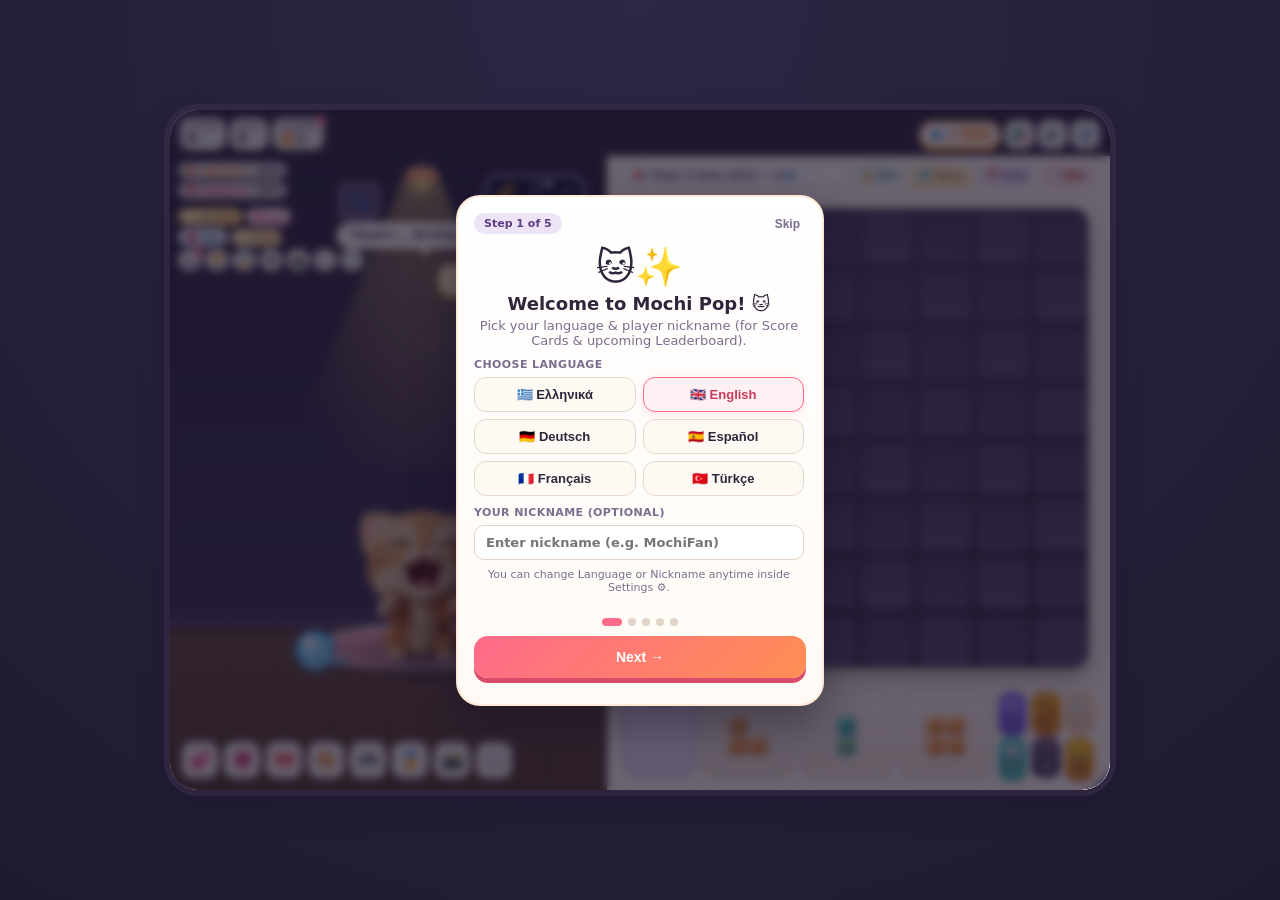
==== commit af2b9914: "chore(web): publish Mochi Pop! v1.0.0 PWA demo" ====
--- a/index.html
+++ b/index.html
@@ -8,7 +8,7 @@
   <link rel="icon" href="assets/mochi-ref.jpg" />
   <link rel="apple-touch-icon" href="assets/mochi-ref.jpg" />
   <link rel="manifest" href="manifest.webmanifest" />
-  <link rel="stylesheet" href="styles.css?v=20261115g" />
+  <link rel="stylesheet" href="styles.css?v=20261115h" />
 </head>
 <body>
   <!-- Desktop Demo Controls (outside the phone frame so you can test states easily) -->
@@ -136,6 +136,9 @@
           <button type="button" class="mini-stage-btn" id="btnDiary" title="Mochi's Diary">
             📖
           </button>
+          <button type="button" class="mini-stage-btn" id="btnKeyLegend" data-i18n-title="keys_title" title="Keyboard Shortcuts">
+            ⌨️
+          </button>
         </div>
       </div>
 
@@ -234,9 +237,9 @@
             <span>💣</span>
             <span class="ad-tag" data-i18n="ad_tag">AD</span>
           </button>
-          <button type="button" class="tray-action-btn keys-btn" id="btnKeyLegend" data-i18n-title="keys_title" title="Keyboard Shortcuts">
-            <span>⌨️</span>
-            <span class="ad-tag">?</span>
+          <button type="button" class="tray-action-btn hint-btn" id="btnHint" data-i18n-title="hint_title" title="Smart Move Hint">
+            <span>💡</span>
+            <span class="ad-tag" id="hintCountBadge">1</span>
           </button>
         </div>
       </div>
@@ -256,6 +259,12 @@
           <div><span data-i18n="go_best">Best</span><strong id="goBest">0</strong></div>
         </div>
         <div class="go-run-summary hidden" id="goRunSummary">+0 🐟 earned this run</div>
+        <div class="run-breakdown-card hidden" id="runBreakdownCard">
+          <div><span data-i18n="bd_lines">Lines</span><strong id="bdLines">0</strong></div>
+          <div><span data-i18n="bd_combo">Best Combo</span><strong id="bdCombo">0×</strong></div>
+          <div><span data-i18n="bd_specials">Specials</span><strong id="bdSpecials">0</strong></div>
+          <div><span data-i18n="bd_gap">Record Gap</span><strong id="bdGap">—</strong></div>
+        </div>
         <button type="button" class="bonus-fish-ad-btn hidden" id="btnDoubleRunFishAd">
           <span class="ad-badge" data-i18n="ad_tag">AD</span>
           <span id="goDoubleFishLabel" data-i18n="go_double_fish">2× Run Fish!</span>
@@ -292,11 +301,17 @@
           <canvas id="closetPreviewCanvas"></canvas>
           <button type="button" class="closet-snap-btn" id="btnClosetPhoto" title="Open Photo Studio">📸</button>
         </div>
+        <div class="closet-set-banner hidden" id="closetSetBanner"></div>
         <div class="closet-tabs" id="closetTabs">
           <button type="button" class="closet-tab active" data-tab="all" data-i18n="tab_all">All</button>
           <button type="button" class="closet-tab" data-tab="style" data-i18n="tab_style">Style</button>
           <button type="button" class="closet-tab" data-tab="toys" data-i18n="tab_toys">Toys</button>
           <button type="button" class="closet-tab" data-tab="room" data-i18n="tab_room">Room</button>
+        </div>
+        <div class="closet-filters" id="closetFilterChips">
+          <button type="button" class="closet-filter-btn active" data-filter="all" data-i18n="filter_all">All</button>
+          <button type="button" class="closet-filter-btn" data-filter="owned" data-i18n="filter_owned">Owned</button>
+          <button type="button" class="closet-filter-btn" data-filter="locked" data-i18n="filter_locked">Locked</button>
         </div>
         <div class="closet-grid" id="closetGrid"></div>
         <button type="button" class="secondary-btn" id="btnCloseWardrobe" data-i18n="settings_close">Close</button>
@@ -796,6 +811,7 @@
         <div class="closet-tabs" id="leagueTabs">
           <button type="button" class="closet-tab active" data-league-tab="daily" data-i18n="league_tab_daily">📅 Today's Challenge</button>
           <button type="button" class="closet-tab" data-league-tab="weekly" data-i18n="league_tab_weekly">🏆 Weekly League</button>
+          <button type="button" class="closet-tab" data-league-tab="blitz" data-i18n="league_tab_blitz">⏱️ Blitz</button>
           <button type="button" class="closet-tab" data-league-tab="alltime" data-i18n="league_tab_alltime">🌐 All-Time</button>
           <button type="button" class="closet-tab" data-league-tab="stars" data-i18n="league_tab_stars">⭐ Stars</button>
         </div>
@@ -839,6 +855,10 @@
         <h2 data-i18n="cloud_title">☁️ Cloud Save &amp; Transfer</h2>
         <p class="small-note" data-i18n="cloud_sub">Back up Mochi, Fish &amp; scores securely without an email login.</p>
         <div class="cloud-status-pill" id="cloudStatusBadge">⏳ Connecting...</div>
+        <div class="cloud-health-row">
+          <button type="button" class="secondary-btn cloud-copy-btn" id="btnTestCloudHealth" data-i18n="cloud_ping_btn">🩺 Test API</button>
+          <span class="cloud-ping-val" id="cloudHealthText">api.jemangr.app</span>
+        </div>
 
         <div class="cloud-box">
           <span class="cloud-box-label" data-i18n="cloud_code_label">Your Device Transfer Code</span>
@@ -995,6 +1015,7 @@
           <div class="key-row"><kbd>↑</kbd><kbd>↓</kbd><kbd>←</kbd><kbd>→</kbd> / <kbd>WASD</kbd><span>Move piece cursor</span></div>
           <div class="key-row"><kbd>Enter</kbd> / <kbd>Space</kbd><span>Place selected piece</span></div>
           <div class="key-row"><kbd>R</kbd><span>↻ Rotate tray pieces</span></div>
+          <div class="key-row"><kbd>T</kbd><span>💡 Smart Move Hint</span></div>
           <div class="key-row"><kbd>F</kbd><span>🐟 Feed Mochi</span></div>
           <div class="key-row"><kbd>Esc</kbd><span>Close modals / cancel cursor</span></div>
         </div>
@@ -1025,17 +1046,17 @@
     </div>
   </main>
 
-  <script src="i18n.js?v=20261115g"></script>
-  <script src="monetization.js?v=20261115g"></script>
-  <script src="audio.js?v=20261115g"></script>
-  <script src="assets/sprites/manifest.js?v=20261115g"></script>
-  <script src="pet.js?v=20261115g"></script>
-  <script src="puzzle.js?v=20261115g"></script>
-  <script src="daily-archive.js?v=20261115g"></script>
-  <script src="league-rewards.js?v=20261115g"></script>
-  <script src="adventure.js?v=20261115g"></script>
-  <script src="minigame.js?v=20261115g"></script>
-  <script src="achievements.js?v=20261115g"></script>
-  <script src="main.js?v=20261115g"></script>
+  <script src="i18n.js?v=20261115h"></script>
+  <script src="monetization.js?v=20261115h"></script>
+  <script src="audio.js?v=20261115h"></script>
+  <script src="assets/sprites/manifest.js?v=20261115h"></script>
+  <script src="pet.js?v=20261115h"></script>
+  <script src="puzzle.js?v=20261115h"></script>
+  <script src="daily-archive.js?v=20261115h"></script>
+  <script src="league-rewards.js?v=20261115h"></script>
+  <script src="adventure.js?v=20261115h"></script>
+  <script src="minigame.js?v=20261115h"></script>
+  <script src="achievements.js?v=20261115h"></script>
+  <script src="main.js?v=20261115h"></script>
 </body>
 </html>
--- a/styles.css
+++ b/styles.css
@@ -3676,3 +3676,107 @@
   display: flex;
   gap: 6px;
 }
+
+.tray-action-btn.hint-btn {
+  background: linear-gradient(180deg, #fbbf24, #d97706);
+  box-shadow: 0 3px 0 #b45309;
+}
+
+.craving-pill.is-urgent {
+  background: #ffe4e6;
+  border-color: #fb7185;
+  color: #be123c;
+  animation: blitzUrgentPulse 0.65s ease-in-out infinite alternate;
+}
+
+@keyframes blitzUrgentPulse {
+  from { transform: scale(1); box-shadow: 0 2px 6px rgba(244, 63, 94, 0.16); }
+  to { transform: scale(1.03); box-shadow: 0 3px 12px rgba(244, 63, 94, 0.38); }
+}
+
+.run-breakdown-card {
+  display: grid;
+  grid-template-columns: repeat(4, 1fr);
+  gap: 6px;
+  background: #fff8f0;
+  border: 1.5px solid #eadad0;
+  border-radius: 12px;
+  padding: 7px 6px;
+  margin-bottom: 10px;
+}
+
+.run-breakdown-card > div {
+  display: flex;
+  flex-direction: column;
+  align-items: center;
+  gap: 2px;
+}
+
+.run-breakdown-card span {
+  font-size: 9.5px;
+  font-weight: 700;
+  color: var(--text-muted);
+}
+
+.run-breakdown-card strong {
+  font-size: 12px;
+  font-weight: 900;
+  color: var(--text-dark);
+}
+
+.closet-set-banner {
+  background: linear-gradient(135deg, #fef3c7, #fde68a);
+  border: 1.5px solid #f59e0b;
+  color: #92400e;
+  border-radius: 999px;
+  padding: 5px 12px;
+  font-size: 11px;
+  font-weight: 800;
+  margin-bottom: 8px;
+}
+
+.closet-filters {
+  display: flex;
+  gap: 6px;
+  margin-bottom: 8px;
+}
+
+.closet-filter-btn {
+  flex: 1;
+  border: 1px solid #e5d5c8;
+  background: #fff;
+  color: var(--text-muted);
+  font-size: 10.5px;
+  font-weight: 800;
+  padding: 4px 6px;
+  border-radius: 999px;
+  cursor: pointer;
+}
+
+.closet-filter-btn.active {
+  background: #7c5cff;
+  border-color: #7c5cff;
+  color: #fff;
+}
+
+.cloud-health-row {
+  display: flex;
+  align-items: center;
+  justify-content: center;
+  gap: 8px;
+  margin-bottom: 8px;
+}
+
+.cloud-ping-val {
+  font-size: 11px;
+  font-weight: 800;
+  color: var(--text-muted);
+}
+
+.cloud-ping-val.ok {
+  color: #15803d;
+}
+
+.cloud-ping-val.err {
+  color: #b91c1c;
+}
